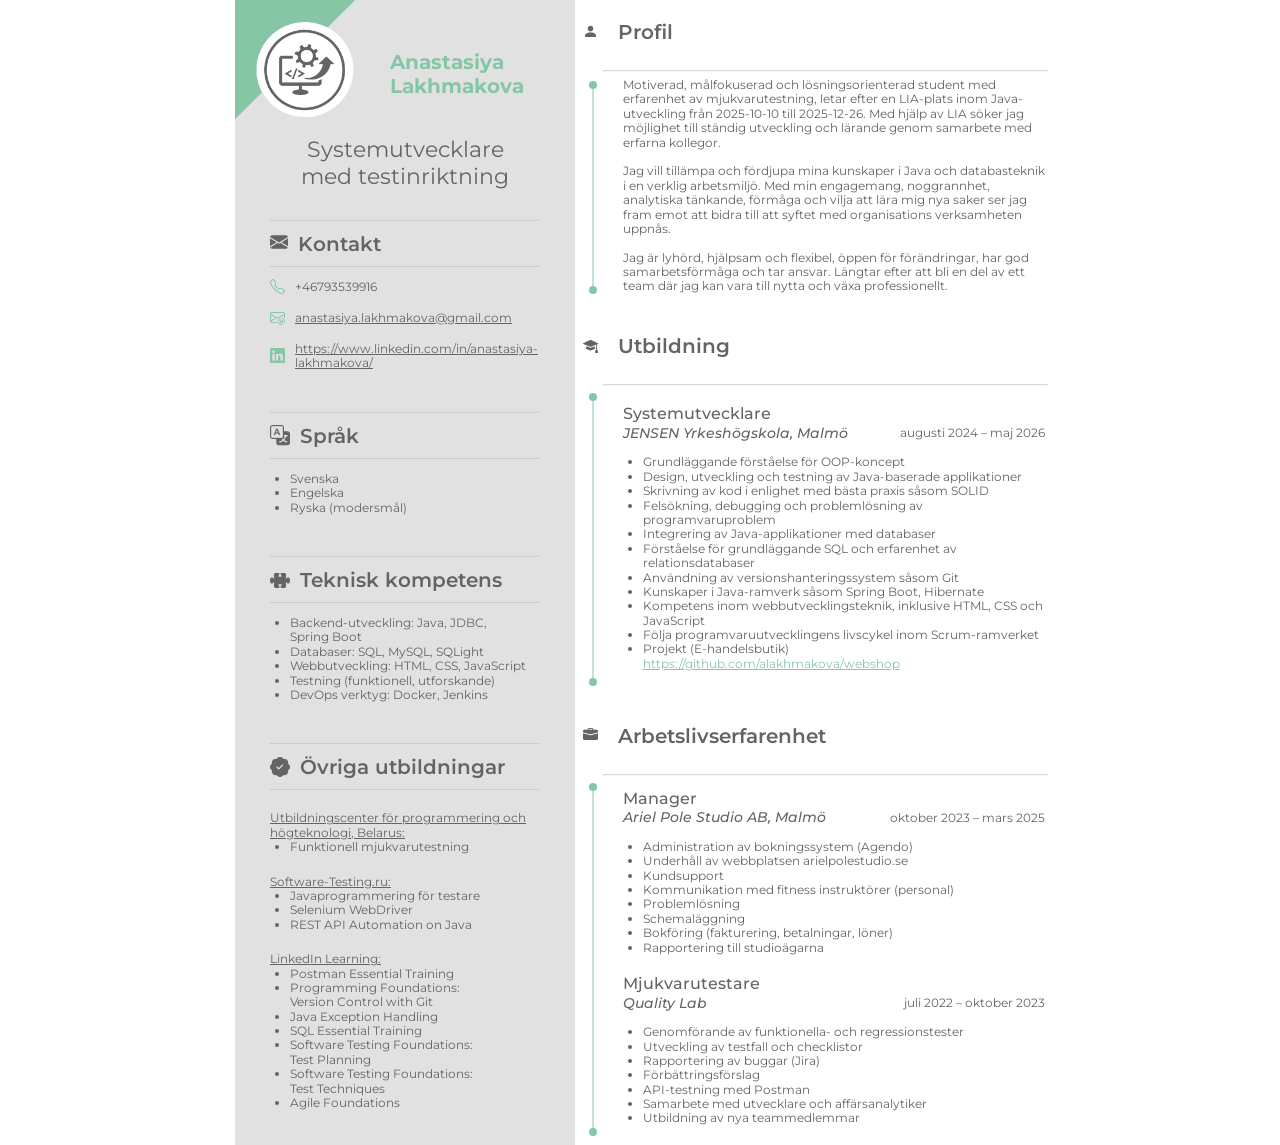
==== index.html @ 87f7dd61 "CV Anastasiya Lakhmakova Systemutvecklare med testinriktning" ====
<!DOCTYPE html>
<html lang="sv">
<head>
    <meta charset="UTF-8">
    <link rel="stylesheet" href="styles.css">
    <link rel="stylesheet" href="https://cdn.jsdelivr.net/npm/bootstrap-icons@1.11.3/font/bootstrap-icons.min.css">
    <script src="customElements.js" defer></script>
    <title>CV Anastasiya Lakhmakova</title>
    <link rel="preconnect" href="https://fonts.googleapis.com">
    <link rel="preconnect" href="https://fonts.gstatic.com" crossorigin>
    <link href="https://fonts.googleapis.com/css2?family=Montserrat:ital,wght@0,100..900;1,100..900&display=swap" rel="stylesheet">
</head>
<body>
    <!-- Comments -->
        <aside>
            <div class="header">
                <div class="name">
                    <img src="icons/computer.png" alt="Icon_computer">
                    <p class="headline name">Anastasiya<br>Lakhmakova</p>
                </div>
                <p class="role">Systemutvecklare<br>med testinriktning</p>
            </div>
            <div class="content">
                <div class="piece contacts">
                    <hr>
                    <div class="side-container-name">
                        <i class="bi bi-envelope-fill" style="font-size: 18px;"></i>
                        <p class="headline">Kontakt</p>
                    </div>
                    <hr>
                        <div class="contact">
                            <i class="bi bi-telephone"></i>
                            <p>+46793539916</p>
                        </div>
                        <div class="contact">
                            <i class="bi bi-envelope-at"></i>
                            <p></p><a href="mailto:anastasiya.lakhmakova@gmail.com" target="_blank" title="Skicka ett mejl till mig">anastasiya.lakhmakova@gmail.com</a></p>
                        </div>
                        <div class="contact">
                            <i class="bi bi-linkedin"></i>
                            <p><a href="https://www.linkedin.com/in/anastasiya-lakhmakova/" target="_blank" title="Få mer information om mig via LinkedIn">https://www.linkedin.com/in/anastasiya-lakhmakova/</a></p>
                        </div>
                </div>
                <div class="piece languages">
                    <hr>
                    <div class="side-container-name">
                        <i class="bi bi-translate"></i>
                        <p class="headline">Språk</p>
                    </div>
                    <hr>
                    <div class="list">
                        <ul>
                            <li>Svenska</li>
                            <li>Engelska</li>
                            <li>Ryska (modersmål)</li>
                          </ul>
                        </div>
                </div>
                <div class="piece skills">
                    <hr>
                    <div class="side-container-name">
                        <i class="bi bi-puzzle-fill"></i>
                        <p class="headline">Teknisk kompetens</p>
                    </div>
                    <hr>
                    <div class="list">
                        <ul>
                            <li>Backend-utveckling: Java, JDBC,<br>Spring Boot</li>
                            <li>Databaser: SQL, MySQL, SQLight</li>
                            <li>Webbutveckling: HTML, CSS, JavaScript</li>
                            <li>Testning (funktionell, utforskande)</li>
                            <li>DevOps verktyg: Docker, Jenkins</li>
                          </ul>
                        </div>
                </div>
                <div class="piece certifications">
                    <hr>
                    <div class="side-container-name">
                        <i class="bi bi-patch-check-fill"></i>
                        <p class="headline">Övriga utbildningar</p>
                    </div>
                    <hr>
                        <div class="certification-description">
                                <a href="https://www.it-academy.by/course/software-testing-engineer/st1-funktsionalnoe-testirovanie-po/" target="_blank" title="Kursinformation tillhandahålls på ryska">Utbildningscenter för programmering och högteknologi, Belarus:</a>
                                <ul>
                                <li>Funktionell mjukvarutestning</li>
                            </ul>
                        </div>
                        <div class="certification-description">
                                <a href="https://software-testing.ru/edu/" target="_blank" title="Kursinformation tillhandahålls på ryska">Software-Testing.ru:</a>
                                <ul>
                                <li>Javaprogrammering för testare</li>
                                <li>Selenium WebDriver</li>
                                <li>REST API Automation on Java</li>
                            </ul>
                        </div>
                        <div class="certification-description">
                                <a href="https://www.linkedin.com/in/anastasiya-lakhmakova/details/certifications/" target="_blank" title="Granska mina kurscertifikat">LinkedIn Learning:</a>
                                <ul>
                                <li>Postman Essential Training</li>
                                <li>Programming Foundations:<br>Version Control with Git</li>
                                <li>Java Exception Handling</li>
                                <li>SQL Essential Training</li>
                                <li>Software Testing Foundations:<br>Test Planning</li>
                                <li>Software Testing Foundations:<br>Test Techniques</li>
                                <li>Agile Foundations</li>
                            </ul>
                        </div>
                </div>
            </div>
        </aside>
        <main >
                <div class="profile">
                    <div class="main-container-name">
                        <i class="bi bi-person-fill"></i>
                        <p class="headline">Profil</p>
                    </div>
                    <hr>
                    <div class="description">
                        <vertical-line-with-circle-marker line-length="210"></vertical-line-with-circle-marker>
                        <p style="margin-top: 0;">
                            Motiverad, målfokuserad och lösningsorienterad student med erfarenhet av mjukvarutestning, letar efter en LIA-plats inom Java-utveckling från 2025-10-10 till 2025-12-26. Med hjälp av LIA söker jag möjlighet till ständig utveckling och lärande  genom samarbete med erfarna kollegor.<br><br>

                            Jag vill tillämpa och fördjupa mina kunskaper i Java och databasteknik i en verklig arbetsmiljö. Med min engagemang, noggrannhet, analytiska tänkande, förmåga och vilja att lära mig nya saker ser jag fram emot att bidra till att syftet med organisations verksamheten uppnås.<br><br>

                            Jag är lyhörd, hjälpsam och flexibel, öppen för förändringar, har god samarbetsförmåga och tar ansvar. Längtar efter att bli en del av ett team där jag kan vara till nytta och växa professionellt.
                        </p>
                    </div>
                </div>
                <div class="education">
                    <div class="main-container-name">
                        <i class="bi bi-mortarboard-fill"></i>
                        <p class="headline">Utbildning</p>
                    </div>
                    <hr>
                    <div class="description">
                        <vertical-line-with-circle-marker line-length="290"></vertical-line-with-circle-marker>
                        <div class="education-description">
                        <p class="profession">Systemutvecklare</p>
                        <div class="one-row">
                            <i class="organization">JENSEN Yrkeshögskola, Malmö</i>
                            <p class="date">augusti 2024 – maj 2026</p>
                        </div>
                        <ul>
                            <li>Grundläggande förståelse för OOP-koncept</li>
                            <li>Design, utveckling och testning av Java-baserade applikationer</li>
                            <li>Skrivning av kod i enlighet med bästa praxis såsom SOLID</li>
                            <li>Felsökning, debugging och problemlösning av programvaruproblem</li>
                            <li>Integrering av Java-applikationer med databaser</li>
                            <li>Förståelse för grundläggande SQL och erfarenhet av relationsdatabaser</li>
                            <li>Användning av versionshanteringssystem såsom Git</li>
                            <li>Kunskaper i Java-ramverk såsom Spring Boot, Hibernate</li>
                            <li>Kompetens inom webbutvecklingsteknik, inklusive HTML, CSS och JavaScript</li>
                            <li>Följa programvaruutvecklingens livscykel inom Scrum-ramverket</li>
                            <li>Projekt (E-handelsbutik)</li>
                            <span><a href="https://github.com/alakhmakova/webshop" target="_blank" title="Granska mitt projekt för kursen 'Programmering med Java, fortsättning'" style= "color: #86c6a7;">https://github.com/alakhmakova/webshop</a></span>
                          </ul>
                    </div>
                </div>
                </div>
                <div class="work-experience">
                    <div class="main-container-name">
                        <i class="bi bi-briefcase-fill"></i>
                        <p class="headline">Arbetslivserfarenhet</p>
                    </div>
                    <hr>
                    <div class="description">
                        <vertical-line-with-circle-marker line-length="350"></vertical-line-with-circle-marker>
                        <div class="work-experience-description">
                        <div class="place-of-work">
                        <p class="profession">Manager</p>
                        <div class="one-row">
                            <i class="organization">Ariel Pole Studio AB, Malmö</i>
                            <p class="date">oktober 2023 – mars 2025</p>
                        </div>
                        <ul>
                            <li>Administration av bokningssystem (Agendo)</li>
                            <li>Underhåll av webbplatsen arielpolestudio.se</li>
                            <li>Kundsupport</li>
                            <li>Kommunikation med fitness instruktörer (personal)</li>
                            <li>Problemlösning</li>
                            <li>Schemaläggning</li>
                            <li>Bokföring (fakturering, betalningar, löner)</li>
                            <li>Rapportering till studioägarna</li>
                          </ul>
                    </div>
                    <div class="place-of-work">
                        <p class="profession">Mjukvarutestare</p>
                        <div class="one-row">
                            <i class="organization">Quality Lab</i>
                            <p class="date">juli 2022 – oktober 2023</p>
                        </div>
                        <ul>
                            <li>Genomförande av funktionella- och regressionstester</li>
                            <li>Utveckling av testfall och checklistor</li>
                            <li>Rapportering av buggar (Jira)</li>
                            <li>Förbättringsförslag</li>
                            <li>API-testning med Postman</li>
                            <li>Samarbete med utvecklare och affärsanalytiker</li>
                            <li>Utbildning av nya teammedlemmar</li>
                        </ul>
                    </div>
                </div>
                </div>
                </div>
        </main>
</body>
</html>
---- styles.css ----
* {
    box-sizing: border-box;
  }
body {
    margin: 0 auto;
    display: flex; 
    align-items: stretch; 
    justify-content: space-between; /* Center the content horizontally */
    width: 810px;
    height: 1145px; 
    font-family: "Montserrat", sans-serif;
    font-size: 12px; /* Set the base font size */
    color: rgb(99, 100, 102);
    line-height: 1.2; /* Reduce line spacing */
    
}
/*Side part of the CV which contains name of the candidate, role to apply, contact info, languages, skills, certifications*/
aside {
    display: flex;
    flex-direction: column;
    justify-content: space-between; 
    background: rgb(226, 225, 225); 
    width: 340px; 
    height: 1145px;
    padding: 0; 
    margin: 0;
}
.header {
    display: flex; 
    flex-direction: column;
    justify-content: space-between; 
    height: 190px;
}
.name {
    display: flex; 
    margin: 0;
    padding: 0;
    justify-content: flex-start;
}
.name img {
    margin: 0; 
    padding: 0; 
    width: 120px; 
    height: 120px;
}
.name p {
    position: relative; 
    left: 35px; 
    margin-top: 50px;
    color: #86c6a7;
    font-weight: bold;
}
.role {
    text-align: center;
    font-size: 22px;
    margin : 0;
}
.content {
    /*margin: 0;
    padding-top: 20px;
    padding-left: 20px;*/
    height: 940px;
    display: flex;
    flex-direction: column;  
    justify-content: space-around; 
    align-items: center; 
}
.content hr {
    margin: 0;
    opacity: 0.3;
}
.side-container-name {
    display: flex; 
    align-items: center;
}
.bi {
    font-size: 20px;
}
.side-container-name p {
    margin-top: 10px;
    margin-bottom: 10px;
    margin-left: 10px;
}
.piece {
    width: 270px;
}
.contact {
    display: flex; 
    align-items: center;
    margin-left: 0; 
}
.contact .bi {
    font-size: 15px; 
    color: #86c6a7; 
}
.contact p {
    margin-left: 10px; 
}
.certification-description {
    margin: 20px 0;
}
.certification-description a{
    color: rgb(99, 100, 102);
}
/*Main part of the CV which contains Profile info, education, work experience*/
main {
    display: flex;
    height: 1145px;
    width: 460px; 
    flex-direction: column;  
    justify-content: space-between; 
    align-items: center;  
    margin: 0;
    padding: 0;
}
main hr {
    margin-left: 20px;
    opacity: 0.4;
}
.main-container-name {
    display: flex; 
    align-items: center;
}
.main-container-name i {
    margin-left: 0px; 
    font-size: 15px;
}
.main-container-name p {
    margin-left: 20px;
}

.one-row {
    display: flex; 
    align-items: center;
    height: 20px;
    width: 422px;
    justify-content: space-between;
}
.profession {
    font-size: 16px; 
    margin: 0;
    font-weight: 500; 
}
.organization {
    font-size: 14px;
    font-weight: 500; 
    font-style: italic; 
}
.description {
    display: flex; 
    align-items: center;
    width: 465px;
}
.vertical-line-with-circle-marker {
    margin: 10px 0;
}
  .certification-description ul {
    margin-top: 0;
  }

  .work-experience-description {
    display: flex;
    height: 363px;
    flex-direction: column;  
    justify-content: space-evenly;  
}
a {
    color: rgb(99, 100, 102); /* Set the color of links */
}
ul {
    margin-left: 20px;
    padding: 0;
  }
  .headline {
    font-size: 20px;
    color: rgb(99, 100, 102);
    font-weight: 600;
}
@media print {
    body {
        margin: 0 auto;
    }

    html, body {
        height: auto;
    }
}
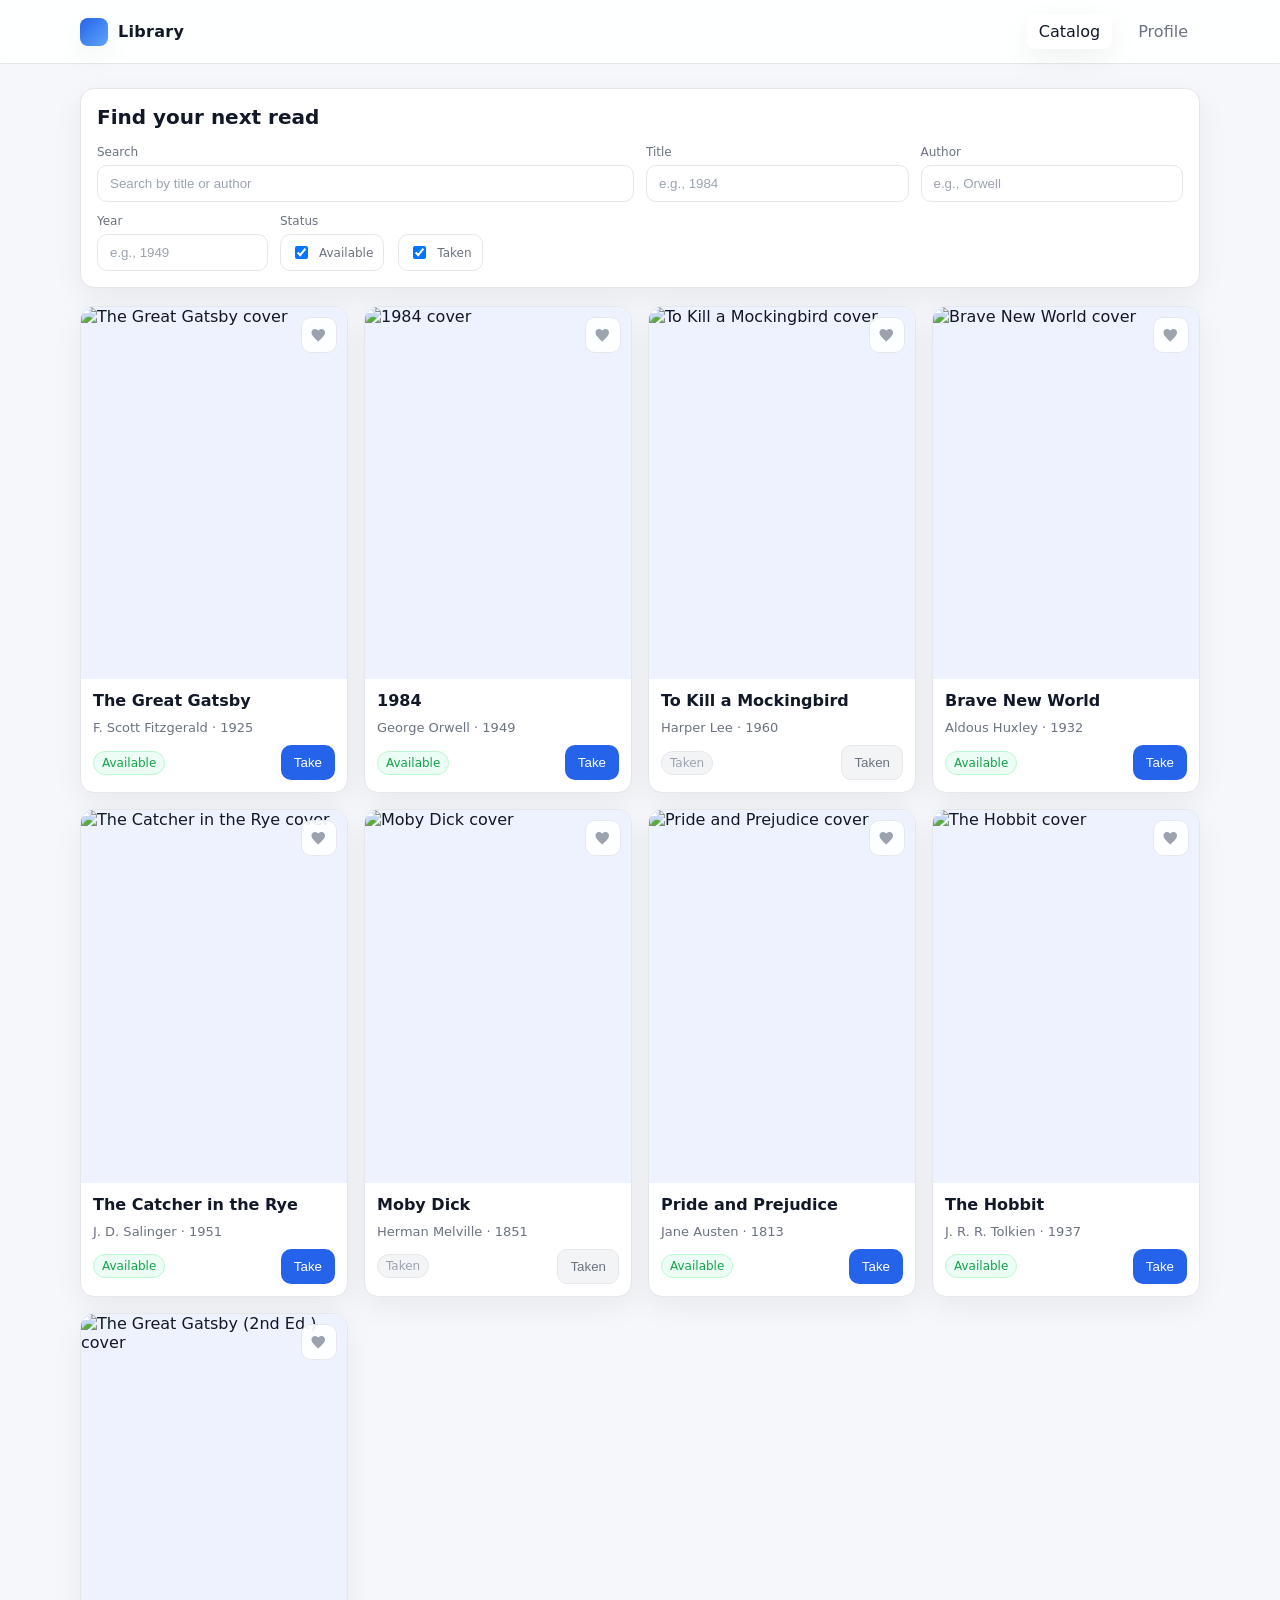
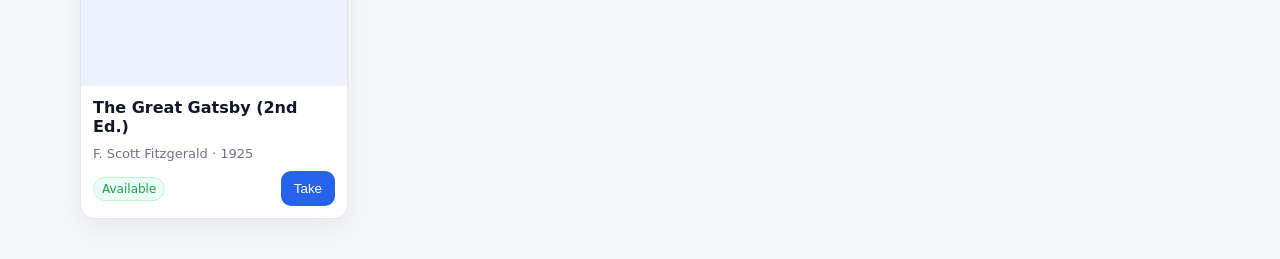
==== commit 68c56405: "Convert CV to library catalog web app with filtering and favorites Co-authored-by: anastasiya.lakhma" ====
--- a/index.html
+++ b/index.html
@@ -1,208 +1,211 @@
 <!DOCTYPE html>
-<html lang="sv">
+<html lang="en">
 <head>
-    <meta charset="UTF-8">
-    <link rel="stylesheet" href="styles.css">
-    <link rel="stylesheet" href="https://cdn.jsdelivr.net/npm/bootstrap-icons@1.11.3/font/bootstrap-icons.min.css">
-    <script src="customElements.js" defer></script>
-    <title>CV Anastasiya Lakhmakova</title>
-    <link rel="preconnect" href="https://fonts.googleapis.com">
-    <link rel="preconnect" href="https://fonts.gstatic.com" crossorigin>
-    <link href="https://fonts.googleapis.com/css2?family=Montserrat:ital,wght@0,100..900;1,100..900&display=swap" rel="stylesheet">
+  <meta charset="utf-8">
+  <meta name="viewport" content="width=device-width, initial-scale=1">
+  <title>Library · Catalog</title>
+  <link rel="stylesheet" href="styles.css">
 </head>
 <body>
-    <!-- Comments -->
-        <aside>
-            <div class="header">
-                <div class="name">
-                    <img src="icons/computer.png" alt="Icon_computer">
-                    <p class="headline name">Anastasiya<br>Lakhmakova</p>
-                </div>
-                <p class="role">Systemutvecklare<br>med testinriktning</p>
-            </div>
-            <div class="content">
-                <div class="piece contacts">
-                    <hr>
-                    <div class="side-container-name">
-                        <i class="bi bi-envelope-fill" style="font-size: 18px;"></i>
-                        <p class="headline">Kontakt</p>
-                    </div>
-                    <hr>
-                        <div class="contact">
-                            <i class="bi bi-telephone"></i>
-                            <p>+46793539916</p>
-                        </div>
-                        <div class="contact">
-                            <i class="bi bi-envelope-at"></i>
-                            <p></p><a href="mailto:anastasiya.lakhmakova@gmail.com" target="_blank" title="Skicka ett mejl till mig">anastasiya.lakhmakova@gmail.com</a></p>
-                        </div>
-                        <div class="contact">
-                            <i class="bi bi-linkedin"></i>
-                            <p><a href="https://www.linkedin.com/in/anastasiya-lakhmakova/" target="_blank" title="Få mer information om mig via LinkedIn">https://www.linkedin.com/in/anastasiya-lakhmakova/</a></p>
-                        </div>
-                </div>
-                <div class="piece languages">
-                    <hr>
-                    <div class="side-container-name">
-                        <i class="bi bi-translate"></i>
-                        <p class="headline">Språk</p>
-                    </div>
-                    <hr>
-                    <div class="list">
-                        <ul>
-                            <li>Svenska</li>
-                            <li>Engelska</li>
-                            <li>Ryska (modersmål)</li>
-                          </ul>
-                        </div>
-                </div>
-                <div class="piece skills">
-                    <hr>
-                    <div class="side-container-name">
-                        <i class="bi bi-puzzle-fill"></i>
-                        <p class="headline">Teknisk kompetens</p>
-                    </div>
-                    <hr>
-                    <div class="list">
-                        <ul>
-                            <li>Backend-utveckling: Java, JDBC,<br>Spring Boot</li>
-                            <li>Databaser: SQL, MySQL, SQLight</li>
-                            <li>Webbutveckling: HTML, CSS, JavaScript</li>
-                            <li>Testning (funktionell, utforskande)</li>
-                            <li>DevOps verktyg: Docker, Jenkins</li>
-                          </ul>
-                        </div>
-                </div>
-                <div class="piece certifications">
-                    <hr>
-                    <div class="side-container-name">
-                        <i class="bi bi-patch-check-fill"></i>
-                        <p class="headline">Övriga utbildningar</p>
-                    </div>
-                    <hr>
-                        <div class="certification-description">
-                                <a href="https://www.it-academy.by/course/software-testing-engineer/st1-funktsionalnoe-testirovanie-po/" target="_blank" title="Kursinformation tillhandahålls på ryska">Utbildningscenter för programmering och högteknologi, Belarus:</a>
-                                <ul>
-                                <li>Funktionell mjukvarutestning</li>
-                            </ul>
-                        </div>
-                        <div class="certification-description">
-                                <a href="https://software-testing.ru/edu/" target="_blank" title="Kursinformation tillhandahålls på ryska">Software-Testing.ru:</a>
-                                <ul>
-                                <li>Javaprogrammering för testare</li>
-                                <li>Selenium WebDriver</li>
-                                <li>REST API Automation on Java</li>
-                            </ul>
-                        </div>
-                        <div class="certification-description">
-                                <a href="https://www.linkedin.com/in/anastasiya-lakhmakova/details/certifications/" target="_blank" title="Granska mina kurscertifikat">LinkedIn Learning:</a>
-                                <ul>
-                                <li>Postman Essential Training</li>
-                                <li>Programming Foundations:<br>Version Control with Git</li>
-                                <li>Java Exception Handling</li>
-                                <li>SQL Essential Training</li>
-                                <li>Software Testing Foundations:<br>Test Planning</li>
-                                <li>Software Testing Foundations:<br>Test Techniques</li>
-                                <li>Agile Foundations</li>
-                            </ul>
-                        </div>
-                </div>
-            </div>
-        </aside>
-        <main >
-                <div class="profile">
-                    <div class="main-container-name">
-                        <i class="bi bi-person-fill"></i>
-                        <p class="headline">Profil</p>
-                    </div>
-                    <hr>
-                    <div class="description">
-                        <vertical-line-with-circle-marker line-length="210"></vertical-line-with-circle-marker>
-                        <p style="margin-top: 0;">
-                            Motiverad, målfokuserad och lösningsorienterad student med erfarenhet av mjukvarutestning, letar efter en LIA-plats inom Java-utveckling från 2025-10-10 till 2025-12-26. Med hjälp av LIA söker jag möjlighet till ständig utveckling och lärande  genom samarbete med erfarna kollegor.<br><br>
-
-                            Jag vill tillämpa och fördjupa mina kunskaper i Java och databasteknik i en verklig arbetsmiljö. Med min engagemang, noggrannhet, analytiska tänkande, förmåga och vilja att lära mig nya saker ser jag fram emot att bidra till att syftet med organisations verksamheten uppnås.<br><br>
-
-                            Jag är lyhörd, hjälpsam och flexibel, öppen för förändringar, har god samarbetsförmåga och tar ansvar. Längtar efter att bli en del av ett team där jag kan vara till nytta och växa professionellt.
-                        </p>
-                    </div>
-                </div>
-                <div class="education">
-                    <div class="main-container-name">
-                        <i class="bi bi-mortarboard-fill"></i>
-                        <p class="headline">Utbildning</p>
-                    </div>
-                    <hr>
-                    <div class="description">
-                        <vertical-line-with-circle-marker line-length="290"></vertical-line-with-circle-marker>
-                        <div class="education-description">
-                        <p class="profession">Systemutvecklare</p>
-                        <div class="one-row">
-                            <i class="organization">JENSEN Yrkeshögskola, Malmö</i>
-                            <p class="date">augusti 2024 – maj 2026</p>
-                        </div>
-                        <ul>
-                            <li>Grundläggande förståelse för OOP-koncept</li>
-                            <li>Design, utveckling och testning av Java-baserade applikationer</li>
-                            <li>Skrivning av kod i enlighet med bästa praxis såsom SOLID</li>
-                            <li>Felsökning, debugging och problemlösning av programvaruproblem</li>
-                            <li>Integrering av Java-applikationer med databaser</li>
-                            <li>Förståelse för grundläggande SQL och erfarenhet av relationsdatabaser</li>
-                            <li>Användning av versionshanteringssystem såsom Git</li>
-                            <li>Kunskaper i Java-ramverk såsom Spring Boot, Hibernate</li>
-                            <li>Kompetens inom webbutvecklingsteknik, inklusive HTML, CSS och JavaScript</li>
-                            <li>Följa programvaruutvecklingens livscykel inom Scrum-ramverket</li>
-                            <li>Projekt (E-handelsbutik)</li>
-                            <span><a href="https://github.com/alakhmakova/webshop" target="_blank" title="Granska mitt projekt för kursen 'Programmering med Java, fortsättning'" style= "color: #86c6a7;">https://github.com/alakhmakova/webshop</a></span>
-                          </ul>
-                    </div>
-                </div>
-                </div>
-                <div class="work-experience">
-                    <div class="main-container-name">
-                        <i class="bi bi-briefcase-fill"></i>
-                        <p class="headline">Arbetslivserfarenhet</p>
-                    </div>
-                    <hr>
-                    <div class="description">
-                        <vertical-line-with-circle-marker line-length="350"></vertical-line-with-circle-marker>
-                        <div class="work-experience-description">
-                        <div class="place-of-work">
-                        <p class="profession">Manager</p>
-                        <div class="one-row">
-                            <i class="organization">Ariel Pole Studio AB, Malmö</i>
-                            <p class="date">oktober 2023 – mars 2025</p>
-                        </div>
-                        <ul>
-                            <li>Administration av bokningssystem (Agendo)</li>
-                            <li>Underhåll av webbplatsen arielpolestudio.se</li>
-                            <li>Kundsupport</li>
-                            <li>Kommunikation med fitness instruktörer (personal)</li>
-                            <li>Problemlösning</li>
-                            <li>Schemaläggning</li>
-                            <li>Bokföring (fakturering, betalningar, löner)</li>
-                            <li>Rapportering till studioägarna</li>
-                          </ul>
-                    </div>
-                    <div class="place-of-work">
-                        <p class="profession">Mjukvarutestare</p>
-                        <div class="one-row">
-                            <i class="organization">Quality Lab</i>
-                            <p class="date">juli 2022 – oktober 2023</p>
-                        </div>
-                        <ul>
-                            <li>Genomförande av funktionella- och regressionstester</li>
-                            <li>Utveckling av testfall och checklistor</li>
-                            <li>Rapportering av buggar (Jira)</li>
-                            <li>Förbättringsförslag</li>
-                            <li>API-testning med Postman</li>
-                            <li>Samarbete med utvecklare och affärsanalytiker</li>
-                            <li>Utbildning av nya teammedlemmar</li>
-                        </ul>
-                    </div>
-                </div>
-                </div>
-                </div>
-        </main>
+  <header class="app-header">
+    <div class="app-header-inner container">
+      <div class="brand">
+        <span class="brand-mark"></span>
+        <span>Library</span>
+      </div>
+      <nav class="nav">
+        <a class="active" href="index.html">Catalog</a>
+        <a href="profile.html">Profile</a>
+      </nav>
+    </div>
+  </header>
+
+  <main class="container">
+    <section class="controls">
+      <h2 class="section-title">Find your next read</h2>
+      <div class="controls-grid">
+        <div class="field" style="grid-column: span 6;">
+          <label for="searchAll">Search</label>
+          <div class="input"><input id="searchAll" type="search" placeholder="Search by title or author"></div>
+        </div>
+        <div class="field" style="grid-column: span 3;">
+          <label for="filterTitle">Title</label>
+          <div class="input"><input id="filterTitle" type="text" placeholder="e.g., 1984"></div>
+        </div>
+        <div class="field" style="grid-column: span 3;">
+          <label for="filterAuthor">Author</label>
+          <div class="input"><input id="filterAuthor" type="text" placeholder="e.g., Orwell"></div>
+        </div>
+        <div class="field" style="grid-column: span 2;">
+          <label for="filterYear">Year</label>
+          <div class="input"><input id="filterYear" type="number" inputmode="numeric" min="0" placeholder="e.g., 1949"></div>
+        </div>
+        <div class="field" style="grid-column: span 4;">
+          <label>Status</label>
+          <div class="checkbox-row">
+            <label><input id="statusAvailable" type="checkbox" checked> <span>Available</span></label>
+            <label><input id="statusTaken" type="checkbox" checked> <span>Taken</span></label>
+          </div>
+        </div>
+      </div>
+    </section>
+
+    <section class="books-grid" id="booksGrid">
+      <article class="book-card" data-id="gatsby" data-title="The Great Gatsby" data-author="F. Scott Fitzgerald" data-year="1925" data-status="available">
+        <div class="cover">
+          <img class="ratio" src="https://picsum.photos/seed/gatsby/400/560" alt="The Great Gatsby cover">
+          <button class="favorite-button" aria-label="Add to favorites" title="Add to favorites">
+            <svg viewBox="0 0 24 24" fill="currentColor" aria-hidden="true"><path d="M12.001 21.35l-1.45-1.32C5.4 15.36 2 12.28 2 8.5 2 6.01 3.99 4 6.5 4c1.74 0 3.41.81 4.5 2.09C12.09 4.81 13.76 4 15.5 4 18.01 4 20 6.01 20 8.5c0 3.78-3.4 6.86-8.55 11.54l-1.449 1.31z"/></svg>
+          </button>
+        </div>
+        <div class="book-info">
+          <h3 class="book-title">The Great Gatsby</h3>
+          <p class="book-meta">F. Scott Fitzgerald · 1925</p>
+          <div class="actions">
+            <span class="badge available">Available</span>
+            <button class="button primary take-button">Take</button>
+          </div>
+        </div>
+      </article>
+
+      <article class="book-card" data-id="1984" data-title="1984" data-author="George Orwell" data-year="1949" data-status="available">
+        <div class="cover">
+          <img class="ratio" src="https://picsum.photos/seed/1984/400/560" alt="1984 cover">
+          <button class="favorite-button" aria-label="Add to favorites" title="Add to favorites">
+            <svg viewBox="0 0 24 24" fill="currentColor" aria-hidden="true"><path d="M12.001 21.35l-1.45-1.32C5.4 15.36 2 12.28 2 8.5 2 6.01 3.99 4 6.5 4c1.74 0 3.41.81 4.5 2.09C12.09 4.81 13.76 4 15.5 4 18.01 4 20 6.01 20 8.5c0 3.78-3.4 6.86-8.55 11.54l-1.449 1.31z"/></svg>
+          </button>
+        </div>
+        <div class="book-info">
+          <h3 class="book-title">1984</h3>
+          <p class="book-meta">George Orwell · 1949</p>
+          <div class="actions">
+            <span class="badge available">Available</span>
+            <button class="button primary take-button">Take</button>
+          </div>
+        </div>
+      </article>
+
+      <article class="book-card" data-id="mockingbird" data-title="To Kill a Mockingbird" data-author="Harper Lee" data-year="1960" data-status="taken">
+        <div class="cover">
+          <img class="ratio" src="https://picsum.photos/seed/mockingbird/400/560" alt="To Kill a Mockingbird cover">
+          <button class="favorite-button" aria-label="Add to favorites" title="Add to favorites">
+            <svg viewBox="0 0 24 24" fill="currentColor" aria-hidden="true"><path d="M12.001 21.35l-1.45-1.32C5.4 15.36 2 12.28 2 8.5 2 6.01 3.99 4 6.5 4c1.74 0 3.41.81 4.5 2.09C12.09 4.81 13.76 4 15.5 4 18.01 4 20 6.01 20 8.5c0 3.78-3.4 6.86-8.55 11.54l-1.449 1.31z"/></svg>
+          </button>
+        </div>
+        <div class="book-info">
+          <h3 class="book-title">To Kill a Mockingbird</h3>
+          <p class="book-meta">Harper Lee · 1960</p>
+          <div class="actions">
+            <span class="badge taken">Taken</span>
+            <button class="button gray take-button">Taken</button>
+          </div>
+        </div>
+      </article>
+
+      <article class="book-card" data-id="bravenew" data-title="Brave New World" data-author="Aldous Huxley" data-year="1932" data-status="available">
+        <div class="cover">
+          <img class="ratio" src="https://picsum.photos/seed/bravenew/400/560" alt="Brave New World cover">
+          <button class="favorite-button" aria-label="Add to favorites" title="Add to favorites">
+            <svg viewBox="0 0 24 24" fill="currentColor" aria-hidden="true"><path d="M12.001 21.35l-1.45-1.32C5.4 15.36 2 12.28 2 8.5 2 6.01 3.99 4 6.5 4c1.74 0 3.41.81 4.5 2.09C12.09 4.81 13.76 4 15.5 4 18.01 4 20 6.01 20 8.5c0 3.78-3.4 6.86-8.55 11.54l-1.449 1.31z"/></svg>
+          </button>
+        </div>
+        <div class="book-info">
+          <h3 class="book-title">Brave New World</h3>
+          <p class="book-meta">Aldous Huxley · 1932</p>
+          <div class="actions">
+            <span class="badge available">Available</span>
+            <button class="button primary take-button">Take</button>
+          </div>
+        </div>
+      </article>
+
+      <article class="book-card" data-id="catcher" data-title="The Catcher in the Rye" data-author="J. D. Salinger" data-year="1951" data-status="available">
+        <div class="cover">
+          <img class="ratio" src="https://picsum.photos/seed/catcher/400/560" alt="The Catcher in the Rye cover">
+          <button class="favorite-button" aria-label="Add to favorites" title="Add to favorites">
+            <svg viewBox="0 0 24 24" fill="currentColor" aria-hidden="true"><path d="M12.001 21.35l-1.45-1.32C5.4 15.36 2 12.28 2 8.5 2 6.01 3.99 4 6.5 4c1.74 0 3.41.81 4.5 2.09C12.09 4.81 13.76 4 15.5 4 18.01 4 20 6.01 20 8.5c0 3.78-3.4 6.86-8.55 11.54l-1.449 1.31z"/></svg>
+          </button>
+        </div>
+        <div class="book-info">
+          <h3 class="book-title">The Catcher in the Rye</h3>
+          <p class="book-meta">J. D. Salinger · 1951</p>
+          <div class="actions">
+            <span class="badge available">Available</span>
+            <button class="button primary take-button">Take</button>
+          </div>
+        </div>
+      </article>
+
+      <article class="book-card" data-id="mobydick" data-title="Moby Dick" data-author="Herman Melville" data-year="1851" data-status="taken">
+        <div class="cover">
+          <img class="ratio" src="https://picsum.photos/seed/mobydick/400/560" alt="Moby Dick cover">
+          <button class="favorite-button" aria-label="Add to favorites" title="Add to favorites">
+            <svg viewBox="0 0 24 24" fill="currentColor" aria-hidden="true"><path d="M12.001 21.35l-1.45-1.32C5.4 15.36 2 12.28 2 8.5 2 6.01 3.99 4 6.5 4c1.74 0 3.41.81 4.5 2.09C12.09 4.81 13.76 4 15.5 4 18.01 4 20 6.01 20 8.5c0 3.78-3.4 6.86-8.55 11.54l-1.449 1.31z"/></svg>
+          </button>
+        </div>
+        <div class="book-info">
+          <h3 class="book-title">Moby Dick</h3>
+          <p class="book-meta">Herman Melville · 1851</p>
+          <div class="actions">
+            <span class="badge taken">Taken</span>
+            <button class="button gray take-button">Taken</button>
+          </div>
+        </div>
+      </article>
+
+      <article class="book-card" data-id="pride" data-title="Pride and Prejudice" data-author="Jane Austen" data-year="1813" data-status="available">
+        <div class="cover">
+          <img class="ratio" src="https://picsum.photos/seed/pride/400/560" alt="Pride and Prejudice cover">
+          <button class="favorite-button" aria-label="Add to favorites" title="Add to favorites">
+            <svg viewBox="0 0 24 24" fill="currentColor" aria-hidden="true"><path d="M12.001 21.35l-1.45-1.32C5.4 15.36 2 12.28 2 8.5 2 6.01 3.99 4 6.5 4c1.74 0 3.41.81 4.5 2.09C12.09 4.81 13.76 4 15.5 4 18.01 4 20 6.01 20 8.5c0 3.78-3.4 6.86-8.55 11.54l-1.449 1.31z"/></svg>
+          </button>
+        </div>
+        <div class="book-info">
+          <h3 class="book-title">Pride and Prejudice</h3>
+          <p class="book-meta">Jane Austen · 1813</p>
+          <div class="actions">
+            <span class="badge available">Available</span>
+            <button class="button primary take-button">Take</button>
+          </div>
+        </div>
+      </article>
+
+      <article class="book-card" data-id="hobbit" data-title="The Hobbit" data-author="J. R. R. Tolkien" data-year="1937" data-status="available">
+        <div class="cover">
+          <img class="ratio" src="https://picsum.photos/seed/hobbit/400/560" alt="The Hobbit cover">
+          <button class="favorite-button" aria-label="Add to favorites" title="Add to favorites">
+            <svg viewBox="0 0 24 24" fill="currentColor" aria-hidden="true"><path d="M12.001 21.35l-1.45-1.32C5.4 15.36 2 12.28 2 8.5 2 6.01 3.99 4 6.5 4c1.74 0 3.41.81 4.5 2.09C12.09 4.81 13.76 4 15.5 4 18.01 4 20 6.01 20 8.5c0 3.78-3.4 6.86-8.55 11.54l-1.449 1.31z"/></svg>
+          </button>
+        </div>
+        <div class="book-info">
+          <h3 class="book-title">The Hobbit</h3>
+          <p class="book-meta">J. R. R. Tolkien · 1937</p>
+          <div class="actions">
+            <span class="badge available">Available</span>
+            <button class="button primary take-button">Take</button>
+          </div>
+        </div>
+      </article>
+
+      <article class="book-card" data-id="gatsby2" data-title="The Great Gatsby (2nd Ed.)" data-author="F. Scott Fitzgerald" data-year="1925" data-status="available">
+        <div class="cover">
+          <img class="ratio" src="https://picsum.photos/seed/gatsby2/400/560" alt="The Great Gatsby (2nd Ed.) cover">
+          <button class="favorite-button" aria-label="Add to favorites" title="Add to favorites">
+            <svg viewBox="0 0 24 24" fill="currentColor" aria-hidden="true"><path d="M12.001 21.35l-1.45-1.32C5.4 15.36 2 12.28 2 8.5 2 6.01 3.99 4 6.5 4c1.74 0 3.41.81 4.5 2.09C12.09 4.81 13.76 4 15.5 4 18.01 4 20 6.01 20 8.5c0 3.78-3.4 6.86-8.55 11.54l-1.449 1.31z"/></svg>
+          </button>
+        </div>
+        <div class="book-info">
+          <h3 class="book-title">The Great Gatsby (2nd Ed.)</h3>
+          <p class="book-meta">F. Scott Fitzgerald · 1925</p>
+          <div class="actions">
+            <span class="badge available">Available</span>
+            <button class="button primary take-button">Take</button>
+          </div>
+        </div>
+      </article>
+    </section>
+  </main>
+
+  <script src="script.js" defer></script>
 </body>
 </html>
--- a/styles.css
+++ b/styles.css
@@ -1,187 +1,349 @@
+/* Design system */
+:root {
+  --bg: #f6f7fb;
+  --surface: #ffffff;
+  --text: #111827;
+  --muted: #6b7280;
+  --border: #e5e7eb;
+  --accent: #2563eb;
+  --accent-600: #1d4ed8;
+  --success: #16a34a;
+  --warning: #f59e0b;
+  --danger: #ef4444;
+  --shadow: 0 10px 30px rgba(0, 0, 0, 0.06);
+}
+
 * {
-    box-sizing: border-box;
-  }
+  box-sizing: border-box;
+}
+
+html, body {
+  height: 100%;
+}
+
 body {
-    margin: 0 auto;
-    display: flex; 
-    align-items: stretch; 
-    justify-content: space-between; /* Center the content horizontally */
-    width: 810px;
-    height: 1145px; 
-    font-family: "Montserrat", sans-serif;
-    font-size: 12px; /* Set the base font size */
-    color: rgb(99, 100, 102);
-    line-height: 1.2; /* Reduce line spacing */
-    
-}
-/*Side part of the CV which contains name of the candidate, role to apply, contact info, languages, skills, certifications*/
-aside {
-    display: flex;
-    flex-direction: column;
-    justify-content: space-between; 
-    background: rgb(226, 225, 225); 
-    width: 340px; 
-    height: 1145px;
-    padding: 0; 
-    margin: 0;
-}
-.header {
-    display: flex; 
-    flex-direction: column;
-    justify-content: space-between; 
-    height: 190px;
-}
-.name {
-    display: flex; 
-    margin: 0;
-    padding: 0;
-    justify-content: flex-start;
-}
-.name img {
-    margin: 0; 
-    padding: 0; 
-    width: 120px; 
-    height: 120px;
-}
-.name p {
-    position: relative; 
-    left: 35px; 
-    margin-top: 50px;
-    color: #86c6a7;
-    font-weight: bold;
-}
-.role {
-    text-align: center;
-    font-size: 22px;
-    margin : 0;
-}
-.content {
-    /*margin: 0;
-    padding-top: 20px;
-    padding-left: 20px;*/
-    height: 940px;
-    display: flex;
-    flex-direction: column;  
-    justify-content: space-around; 
-    align-items: center; 
-}
-.content hr {
-    margin: 0;
-    opacity: 0.3;
-}
-.side-container-name {
-    display: flex; 
-    align-items: center;
-}
-.bi {
-    font-size: 20px;
-}
-.side-container-name p {
-    margin-top: 10px;
-    margin-bottom: 10px;
-    margin-left: 10px;
-}
-.piece {
-    width: 270px;
-}
-.contact {
-    display: flex; 
-    align-items: center;
-    margin-left: 0; 
-}
-.contact .bi {
-    font-size: 15px; 
-    color: #86c6a7; 
-}
-.contact p {
-    margin-left: 10px; 
-}
-.certification-description {
-    margin: 20px 0;
-}
-.certification-description a{
-    color: rgb(99, 100, 102);
-}
-/*Main part of the CV which contains Profile info, education, work experience*/
+  margin: 0;
+  font-family: ui-sans-serif, system-ui, -apple-system, Segoe UI, Roboto, Helvetica, Arial, "Apple Color Emoji", "Segoe UI Emoji";
+  color: var(--text);
+  background: var(--bg);
+  -webkit-font-smoothing: antialiased;
+  -moz-osx-font-smoothing: grayscale;
+}
+
+img {
+  display: block;
+  max-width: 100%;
+}
+
+a {
+  color: inherit;
+  text-decoration: none;
+}
+
+.container {
+  width: min(1120px, 100% - 32px);
+  margin: 0 auto;
+}
+
+/* Header */
+.app-header {
+  position: sticky;
+  top: 0;
+  z-index: 10;
+  background: rgba(255,255,255,0.9);
+  backdrop-filter: saturate(180%) blur(8px);
+  border-bottom: 1px solid var(--border);
+}
+
+.app-header-inner {
+  display: flex;
+  align-items: center;
+  justify-content: space-between;
+  padding: 14px 0;
+}
+
+.brand {
+  display: inline-flex;
+  align-items: center;
+  gap: 10px;
+  font-weight: 700;
+  letter-spacing: 0.3px;
+}
+
+.brand-mark {
+  width: 28px;
+  height: 28px;
+  border-radius: 8px;
+  background: linear-gradient(135deg, var(--accent), #60a5fa);
+  box-shadow: var(--shadow);
+}
+
+.nav {
+  display: inline-flex;
+  gap: 14px;
+}
+
+.nav a {
+  padding: 8px 12px;
+  border-radius: 8px;
+  color: var(--muted);
+}
+
+.nav a.active,
+.nav a:hover {
+  background: var(--surface);
+  color: var(--text);
+  box-shadow: var(--shadow);
+}
+
 main {
-    display: flex;
-    height: 1145px;
-    width: 460px; 
-    flex-direction: column;  
-    justify-content: space-between; 
-    align-items: center;  
-    margin: 0;
-    padding: 0;
-}
-main hr {
-    margin-left: 20px;
-    opacity: 0.4;
-}
-.main-container-name {
-    display: flex; 
-    align-items: center;
-}
-.main-container-name i {
-    margin-left: 0px; 
-    font-size: 15px;
-}
-.main-container-name p {
-    margin-left: 20px;
-}
-
-.one-row {
-    display: flex; 
-    align-items: center;
-    height: 20px;
-    width: 422px;
-    justify-content: space-between;
-}
-.profession {
-    font-size: 16px; 
-    margin: 0;
-    font-weight: 500; 
-}
-.organization {
-    font-size: 14px;
-    font-weight: 500; 
-    font-style: italic; 
-}
-.description {
-    display: flex; 
-    align-items: center;
-    width: 465px;
-}
-.vertical-line-with-circle-marker {
-    margin: 10px 0;
-}
-  .certification-description ul {
-    margin-top: 0;
-  }
-
-  .work-experience-description {
-    display: flex;
-    height: 363px;
-    flex-direction: column;  
-    justify-content: space-evenly;  
-}
-a {
-    color: rgb(99, 100, 102); /* Set the color of links */
-}
-ul {
-    margin-left: 20px;
-    padding: 0;
-  }
-  .headline {
-    font-size: 20px;
-    color: rgb(99, 100, 102);
-    font-weight: 600;
-}
-@media print {
-    body {
-        margin: 0 auto;
-    }
-
-    html, body {
-        height: auto;
-    }
+  padding: 24px 0 40px;
+}
+
+.section-title {
+  margin: 0 0 16px 0;
+  font-size: 20px;
+}
+
+/* Controls / Filters */
+.controls {
+  background: var(--surface);
+  border: 1px solid var(--border);
+  border-radius: 14px;
+  padding: 16px;
+  box-shadow: var(--shadow);
+}
+
+.controls-grid {
+  display: grid;
+  grid-template-columns: repeat(12, 1fr);
+  gap: 12px;
+}
+
+.field {
+  display: flex;
+  flex-direction: column;
+  gap: 6px;
+}
+
+.field label {
+  font-size: 12px;
+  color: var(--muted);
+}
+
+.input, .checkbox {
+  display: inline-flex;
+}
+
+.input input[type="text"],
+.input input[type="search"],
+.input input[type="number"],
+.input input[type="email"],
+.input input[type="password"] {
+  width: 100%;
+  padding: 10px 12px;
+  border: 1px solid var(--border);
+  border-radius: 10px;
+  background: #fff;
+  color: var(--text);
+  outline: none;
+}
+
+.input input::placeholder {
+  color: #9ca3af;
+}
+
+.checkbox-row {
+  display: inline-flex;
+  gap: 14px;
+  align-items: center;
+}
+
+.checkbox-row label {
+  display: inline-flex;
+  gap: 8px;
+  align-items: center;
+  padding: 8px 10px;
+  border: 1px solid var(--border);
+  border-radius: 10px;
+  background: #fff;
+}
+
+/* Books grid */
+.books-grid {
+  margin-top: 18px;
+  display: grid;
+  grid-template-columns: repeat(auto-fill, minmax(220px, 1fr));
+  gap: 16px;
+}
+
+.book-card {
+  background: var(--surface);
+  border: 1px solid var(--border);
+  border-radius: 14px;
+  overflow: hidden;
+  box-shadow: var(--shadow);
+  display: flex;
+  flex-direction: column;
+}
+
+.book-card .cover {
+  position: relative;
+  background: #eef2ff;
+}
+
+.book-card .cover .ratio {
+  width: 100%;
+  aspect-ratio: 10 / 14;
+  object-fit: cover;
+}
+
+.favorite-button {
+  position: absolute;
+  top: 10px;
+  right: 10px;
+  width: 36px;
+  height: 36px;
+  border-radius: 10px;
+  border: 1px solid var(--border);
+  background: rgba(255,255,255,0.9);
+  display: inline-grid;
+  place-items: center;
+  cursor: pointer;
+}
+
+.favorite-button svg {
+  width: 18px;
+  height: 18px;
+  color: #9ca3af;
+}
+
+.favorite-button.is-active svg {
+  color: var(--accent);
+}
+
+.book-info {
+  padding: 12px;
+  display: flex;
+  flex-direction: column;
+  gap: 10px;
+}
+
+.book-title {
+  margin: 0;
+  font-size: 16px;
+}
+
+.book-meta {
+  margin: 0;
+  color: var(--muted);
+  font-size: 13px;
+}
+
+.actions {
+  display: flex;
+  align-items: center;
+  justify-content: space-between;
+  gap: 10px;
+}
+
+.button {
+  appearance: none;
+  border: 1px solid var(--border);
+  background: #fff;
+  color: var(--text);
+  padding: 9px 12px;
+  border-radius: 10px;
+  cursor: pointer;
+}
+
+.button.primary {
+  border-color: transparent;
+  background: var(--accent);
+  color: #fff;
+}
+
+.button.gray {
+  border-color: var(--border);
+  background: #f3f4f6;
+  color: #111827;
+}
+
+.take-button.is-taken {
+  background: #f3f4f6;
+  color: #6b7280;
+  border-color: var(--border);
+}
+
+.badge {
+  padding: 4px 8px;
+  font-size: 12px;
+  border-radius: 999px;
+  border: 1px solid var(--border);
+  color: var(--muted);
+}
+
+.badge.available { color: var(--success); border-color: #bbf7d0; background: #ecfdf5; }
+.badge.taken { color: #9ca3af; background: #f3f4f6; }
+
+.hidden {
+  display: none !important;
+}
+
+/* Profile */
+.card {
+  background: var(--surface);
+  border: 1px solid var(--border);
+  border-radius: 14px;
+  box-shadow: var(--shadow);
+}
+
+.card-body {
+  padding: 16px;
+}
+
+.form-grid {
+  display: grid;
+  grid-template-columns: repeat(12, 1fr);
+  gap: 12px;
+}
+
+.book-list {
+  display: grid;
+  grid-template-columns: 1fr;
+  gap: 10px;
+}
+
+.book-row {
+  display: grid;
+  grid-template-columns: 44px 1fr auto;
+  gap: 12px;
+  align-items: center;
+  padding: 10px;
+  border: 1px solid var(--border);
+  border-radius: 12px;
+  background: #fff;
+}
+
+.book-row img {
+  width: 44px;
+  height: 60px;
+  object-fit: cover;
+  border-radius: 8px;
+}
+
+.row-title {
+  margin: 0;
+  font-size: 14px;
+}
+
+.row-meta {
+  margin: 2px 0 0;
+  font-size: 12px;
+  color: var(--muted);
+}
+
+@media (max-width: 720px) {
+  .controls-grid { grid-template-columns: 1fr; }
+  .form-grid { grid-template-columns: 1fr; }
 }
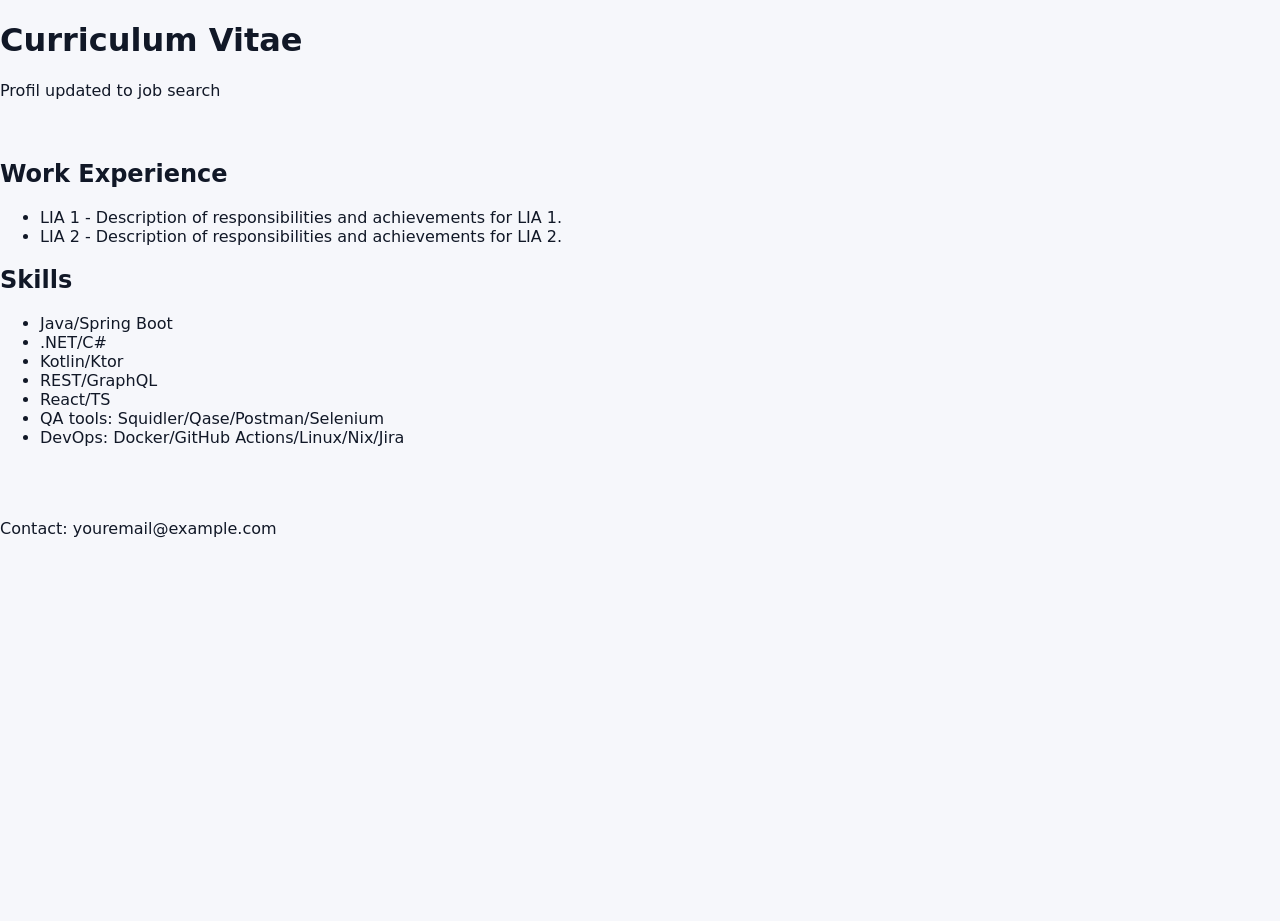
==== commit d353e636: "Updated index.html with refreshed CV content." ====
--- a/index.html
+++ b/index.html
@@ -1,211 +1,36 @@
 <!DOCTYPE html>
 <html lang="en">
 <head>
-  <meta charset="utf-8">
-  <meta name="viewport" content="width=device-width, initial-scale=1">
-  <title>Library · Catalog</title>
-  <link rel="stylesheet" href="styles.css">
+    <meta charset="UTF-8">
+    <meta name="viewport" content="width=device-width, initial-scale=1.0">
+    <title>CV</title>
+    <link rel="stylesheet" href="styles.css">
 </head>
 <body>
-  <header class="app-header">
-    <div class="app-header-inner container">
-      <div class="brand">
-        <span class="brand-mark"></span>
-        <span>Library</span>
-      </div>
-      <nav class="nav">
-        <a class="active" href="index.html">Catalog</a>
-        <a href="profile.html">Profile</a>
-      </nav>
-    </div>
-  </header>
-
-  <main class="container">
-    <section class="controls">
-      <h2 class="section-title">Find your next read</h2>
-      <div class="controls-grid">
-        <div class="field" style="grid-column: span 6;">
-          <label for="searchAll">Search</label>
-          <div class="input"><input id="searchAll" type="search" placeholder="Search by title or author"></div>
-        </div>
-        <div class="field" style="grid-column: span 3;">
-          <label for="filterTitle">Title</label>
-          <div class="input"><input id="filterTitle" type="text" placeholder="e.g., 1984"></div>
-        </div>
-        <div class="field" style="grid-column: span 3;">
-          <label for="filterAuthor">Author</label>
-          <div class="input"><input id="filterAuthor" type="text" placeholder="e.g., Orwell"></div>
-        </div>
-        <div class="field" style="grid-column: span 2;">
-          <label for="filterYear">Year</label>
-          <div class="input"><input id="filterYear" type="number" inputmode="numeric" min="0" placeholder="e.g., 1949"></div>
-        </div>
-        <div class="field" style="grid-column: span 4;">
-          <label>Status</label>
-          <div class="checkbox-row">
-            <label><input id="statusAvailable" type="checkbox" checked> <span>Available</span></label>
-            <label><input id="statusTaken" type="checkbox" checked> <span>Taken</span></label>
-          </div>
-        </div>
-      </div>
-    </section>
-
-    <section class="books-grid" id="booksGrid">
-      <article class="book-card" data-id="gatsby" data-title="The Great Gatsby" data-author="F. Scott Fitzgerald" data-year="1925" data-status="available">
-        <div class="cover">
-          <img class="ratio" src="https://picsum.photos/seed/gatsby/400/560" alt="The Great Gatsby cover">
-          <button class="favorite-button" aria-label="Add to favorites" title="Add to favorites">
-            <svg viewBox="0 0 24 24" fill="currentColor" aria-hidden="true"><path d="M12.001 21.35l-1.45-1.32C5.4 15.36 2 12.28 2 8.5 2 6.01 3.99 4 6.5 4c1.74 0 3.41.81 4.5 2.09C12.09 4.81 13.76 4 15.5 4 18.01 4 20 6.01 20 8.5c0 3.78-3.4 6.86-8.55 11.54l-1.449 1.31z"/></svg>
-          </button>
-        </div>
-        <div class="book-info">
-          <h3 class="book-title">The Great Gatsby</h3>
-          <p class="book-meta">F. Scott Fitzgerald · 1925</p>
-          <div class="actions">
-            <span class="badge available">Available</span>
-            <button class="button primary take-button">Take</button>
-          </div>
-        </div>
-      </article>
-
-      <article class="book-card" data-id="1984" data-title="1984" data-author="George Orwell" data-year="1949" data-status="available">
-        <div class="cover">
-          <img class="ratio" src="https://picsum.photos/seed/1984/400/560" alt="1984 cover">
-          <button class="favorite-button" aria-label="Add to favorites" title="Add to favorites">
-            <svg viewBox="0 0 24 24" fill="currentColor" aria-hidden="true"><path d="M12.001 21.35l-1.45-1.32C5.4 15.36 2 12.28 2 8.5 2 6.01 3.99 4 6.5 4c1.74 0 3.41.81 4.5 2.09C12.09 4.81 13.76 4 15.5 4 18.01 4 20 6.01 20 8.5c0 3.78-3.4 6.86-8.55 11.54l-1.449 1.31z"/></svg>
-          </button>
-        </div>
-        <div class="book-info">
-          <h3 class="book-title">1984</h3>
-          <p class="book-meta">George Orwell · 1949</p>
-          <div class="actions">
-            <span class="badge available">Available</span>
-            <button class="button primary take-button">Take</button>
-          </div>
-        </div>
-      </article>
-
-      <article class="book-card" data-id="mockingbird" data-title="To Kill a Mockingbird" data-author="Harper Lee" data-year="1960" data-status="taken">
-        <div class="cover">
-          <img class="ratio" src="https://picsum.photos/seed/mockingbird/400/560" alt="To Kill a Mockingbird cover">
-          <button class="favorite-button" aria-label="Add to favorites" title="Add to favorites">
-            <svg viewBox="0 0 24 24" fill="currentColor" aria-hidden="true"><path d="M12.001 21.35l-1.45-1.32C5.4 15.36 2 12.28 2 8.5 2 6.01 3.99 4 6.5 4c1.74 0 3.41.81 4.5 2.09C12.09 4.81 13.76 4 15.5 4 18.01 4 20 6.01 20 8.5c0 3.78-3.4 6.86-8.55 11.54l-1.449 1.31z"/></svg>
-          </button>
-        </div>
-        <div class="book-info">
-          <h3 class="book-title">To Kill a Mockingbird</h3>
-          <p class="book-meta">Harper Lee · 1960</p>
-          <div class="actions">
-            <span class="badge taken">Taken</span>
-            <button class="button gray take-button">Taken</button>
-          </div>
-        </div>
-      </article>
-
-      <article class="book-card" data-id="bravenew" data-title="Brave New World" data-author="Aldous Huxley" data-year="1932" data-status="available">
-        <div class="cover">
-          <img class="ratio" src="https://picsum.photos/seed/bravenew/400/560" alt="Brave New World cover">
-          <button class="favorite-button" aria-label="Add to favorites" title="Add to favorites">
-            <svg viewBox="0 0 24 24" fill="currentColor" aria-hidden="true"><path d="M12.001 21.35l-1.45-1.32C5.4 15.36 2 12.28 2 8.5 2 6.01 3.99 4 6.5 4c1.74 0 3.41.81 4.5 2.09C12.09 4.81 13.76 4 15.5 4 18.01 4 20 6.01 20 8.5c0 3.78-3.4 6.86-8.55 11.54l-1.449 1.31z"/></svg>
-          </button>
-        </div>
-        <div class="book-info">
-          <h3 class="book-title">Brave New World</h3>
-          <p class="book-meta">Aldous Huxley · 1932</p>
-          <div class="actions">
-            <span class="badge available">Available</span>
-            <button class="button primary take-button">Take</button>
-          </div>
-        </div>
-      </article>
-
-      <article class="book-card" data-id="catcher" data-title="The Catcher in the Rye" data-author="J. D. Salinger" data-year="1951" data-status="available">
-        <div class="cover">
-          <img class="ratio" src="https://picsum.photos/seed/catcher/400/560" alt="The Catcher in the Rye cover">
-          <button class="favorite-button" aria-label="Add to favorites" title="Add to favorites">
-            <svg viewBox="0 0 24 24" fill="currentColor" aria-hidden="true"><path d="M12.001 21.35l-1.45-1.32C5.4 15.36 2 12.28 2 8.5 2 6.01 3.99 4 6.5 4c1.74 0 3.41.81 4.5 2.09C12.09 4.81 13.76 4 15.5 4 18.01 4 20 6.01 20 8.5c0 3.78-3.4 6.86-8.55 11.54l-1.449 1.31z"/></svg>
-          </button>
-        </div>
-        <div class="book-info">
-          <h3 class="book-title">The Catcher in the Rye</h3>
-          <p class="book-meta">J. D. Salinger · 1951</p>
-          <div class="actions">
-            <span class="badge available">Available</span>
-            <button class="button primary take-button">Take</button>
-          </div>
-        </div>
-      </article>
-
-      <article class="book-card" data-id="mobydick" data-title="Moby Dick" data-author="Herman Melville" data-year="1851" data-status="taken">
-        <div class="cover">
-          <img class="ratio" src="https://picsum.photos/seed/mobydick/400/560" alt="Moby Dick cover">
-          <button class="favorite-button" aria-label="Add to favorites" title="Add to favorites">
-            <svg viewBox="0 0 24 24" fill="currentColor" aria-hidden="true"><path d="M12.001 21.35l-1.45-1.32C5.4 15.36 2 12.28 2 8.5 2 6.01 3.99 4 6.5 4c1.74 0 3.41.81 4.5 2.09C12.09 4.81 13.76 4 15.5 4 18.01 4 20 6.01 20 8.5c0 3.78-3.4 6.86-8.55 11.54l-1.449 1.31z"/></svg>
-          </button>
-        </div>
-        <div class="book-info">
-          <h3 class="book-title">Moby Dick</h3>
-          <p class="book-meta">Herman Melville · 1851</p>
-          <div class="actions">
-            <span class="badge taken">Taken</span>
-            <button class="button gray take-button">Taken</button>
-          </div>
-        </div>
-      </article>
-
-      <article class="book-card" data-id="pride" data-title="Pride and Prejudice" data-author="Jane Austen" data-year="1813" data-status="available">
-        <div class="cover">
-          <img class="ratio" src="https://picsum.photos/seed/pride/400/560" alt="Pride and Prejudice cover">
-          <button class="favorite-button" aria-label="Add to favorites" title="Add to favorites">
-            <svg viewBox="0 0 24 24" fill="currentColor" aria-hidden="true"><path d="M12.001 21.35l-1.45-1.32C5.4 15.36 2 12.28 2 8.5 2 6.01 3.99 4 6.5 4c1.74 0 3.41.81 4.5 2.09C12.09 4.81 13.76 4 15.5 4 18.01 4 20 6.01 20 8.5c0 3.78-3.4 6.86-8.55 11.54l-1.449 1.31z"/></svg>
-          </button>
-        </div>
-        <div class="book-info">
-          <h3 class="book-title">Pride and Prejudice</h3>
-          <p class="book-meta">Jane Austen · 1813</p>
-          <div class="actions">
-            <span class="badge available">Available</span>
-            <button class="button primary take-button">Take</button>
-          </div>
-        </div>
-      </article>
-
-      <article class="book-card" data-id="hobbit" data-title="The Hobbit" data-author="J. R. R. Tolkien" data-year="1937" data-status="available">
-        <div class="cover">
-          <img class="ratio" src="https://picsum.photos/seed/hobbit/400/560" alt="The Hobbit cover">
-          <button class="favorite-button" aria-label="Add to favorites" title="Add to favorites">
-            <svg viewBox="0 0 24 24" fill="currentColor" aria-hidden="true"><path d="M12.001 21.35l-1.45-1.32C5.4 15.36 2 12.28 2 8.5 2 6.01 3.99 4 6.5 4c1.74 0 3.41.81 4.5 2.09C12.09 4.81 13.76 4 15.5 4 18.01 4 20 6.01 20 8.5c0 3.78-3.4 6.86-8.55 11.54l-1.449 1.31z"/></svg>
-          </button>
-        </div>
-        <div class="book-info">
-          <h3 class="book-title">The Hobbit</h3>
-          <p class="book-meta">J. R. R. Tolkien · 1937</p>
-          <div class="actions">
-            <span class="badge available">Available</span>
-            <button class="button primary take-button">Take</button>
-          </div>
-        </div>
-      </article>
-
-      <article class="book-card" data-id="gatsby2" data-title="The Great Gatsby (2nd Ed.)" data-author="F. Scott Fitzgerald" data-year="1925" data-status="available">
-        <div class="cover">
-          <img class="ratio" src="https://picsum.photos/seed/gatsby2/400/560" alt="The Great Gatsby (2nd Ed.) cover">
-          <button class="favorite-button" aria-label="Add to favorites" title="Add to favorites">
-            <svg viewBox="0 0 24 24" fill="currentColor" aria-hidden="true"><path d="M12.001 21.35l-1.45-1.32C5.4 15.36 2 12.28 2 8.5 2 6.01 3.99 4 6.5 4c1.74 0 3.41.81 4.5 2.09C12.09 4.81 13.76 4 15.5 4 18.01 4 20 6.01 20 8.5c0 3.78-3.4 6.86-8.55 11.54l-1.449 1.31z"/></svg>
-          </button>
-        </div>
-        <div class="book-info">
-          <h3 class="book-title">The Great Gatsby (2nd Ed.)</h3>
-          <p class="book-meta">F. Scott Fitzgerald · 1925</p>
-          <div class="actions">
-            <span class="badge available">Available</span>
-            <button class="button primary take-button">Take</button>
-          </div>
-        </div>
-      </article>
-    </section>
-  </main>
-
-  <script src="script.js" defer></script>
+    <header>
+        <h1>Curriculum Vitae</h1>
+        <p>Profil updated to job search</p>
+    </header>
+    <main>
+        <h2>Work Experience</h2>
+        <ul>
+            <li>LIA 1 - Description of responsibilities and achievements for LIA 1.</li>
+            <li>LIA 2 - Description of responsibilities and achievements for LIA 2.</li>
+            <!-- Additional work experience entries if any -->
+        </ul>
+        <h2>Skills</h2>
+        <ul>
+            <li>Java/Spring Boot</li>
+            <li>.NET/C#</li>
+            <li>Kotlin/Ktor</li>
+            <li>REST/GraphQL</li>
+            <li>React/TS</li>
+            <li>QA tools: Squidler/Qase/Postman/Selenium</li>
+            <li>DevOps: Docker/GitHub Actions/Linux/Nix/Jira</li>
+        </ul>
+    </main>
+    <footer>
+        <p>Contact: youremail@example.com</p>
+    </footer>
 </body>
 </html>
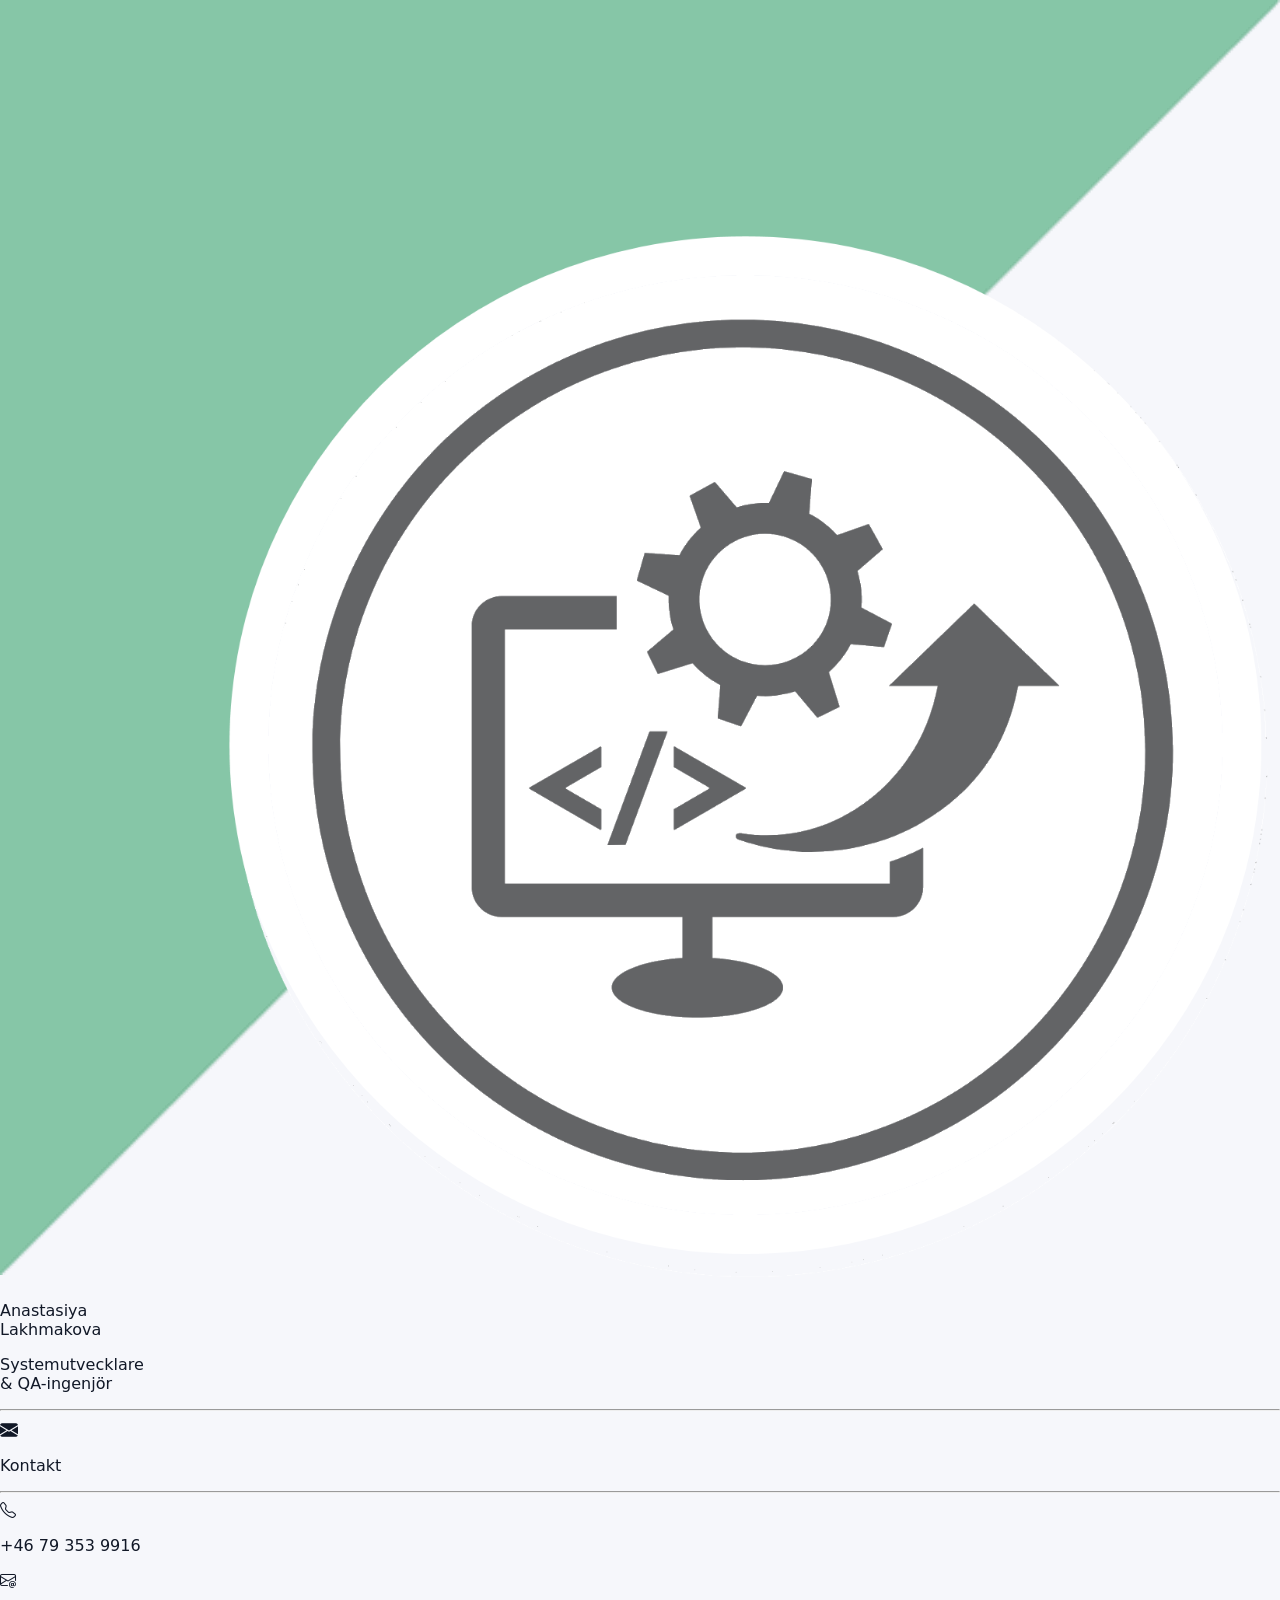
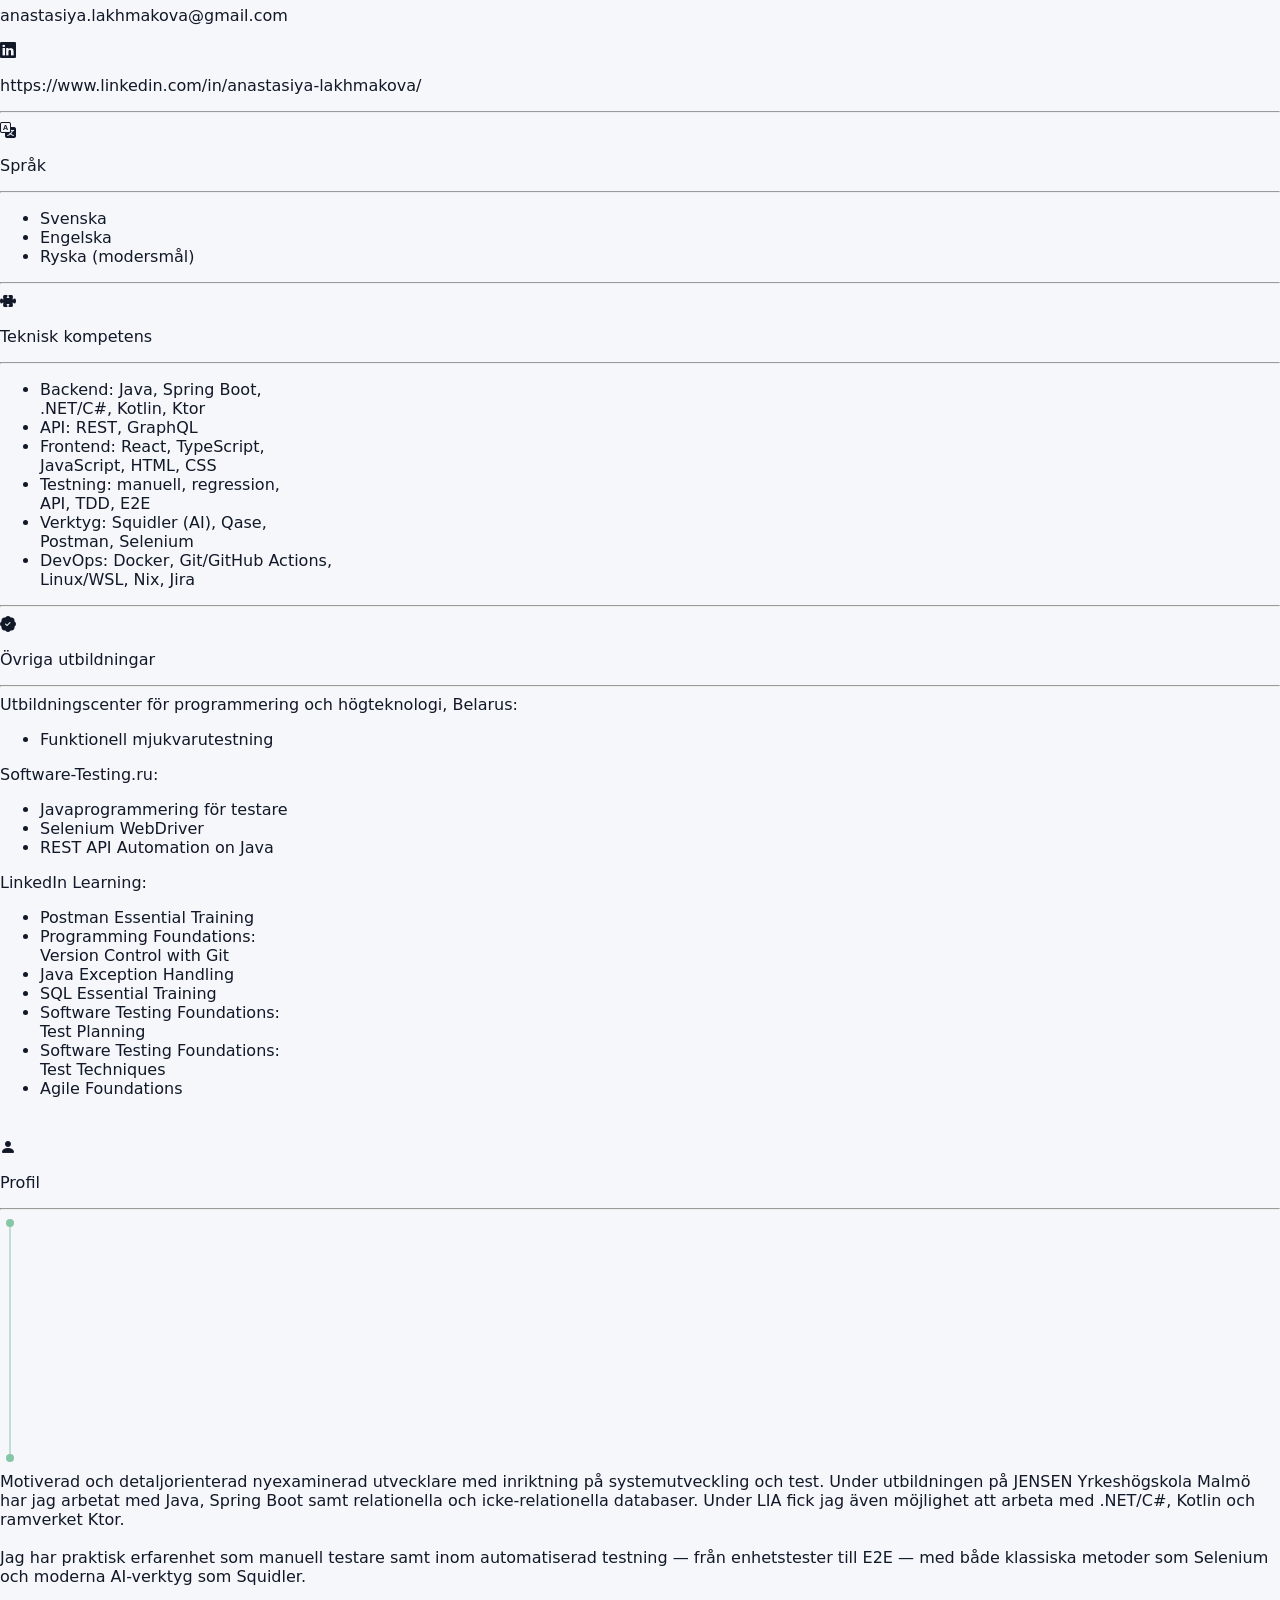
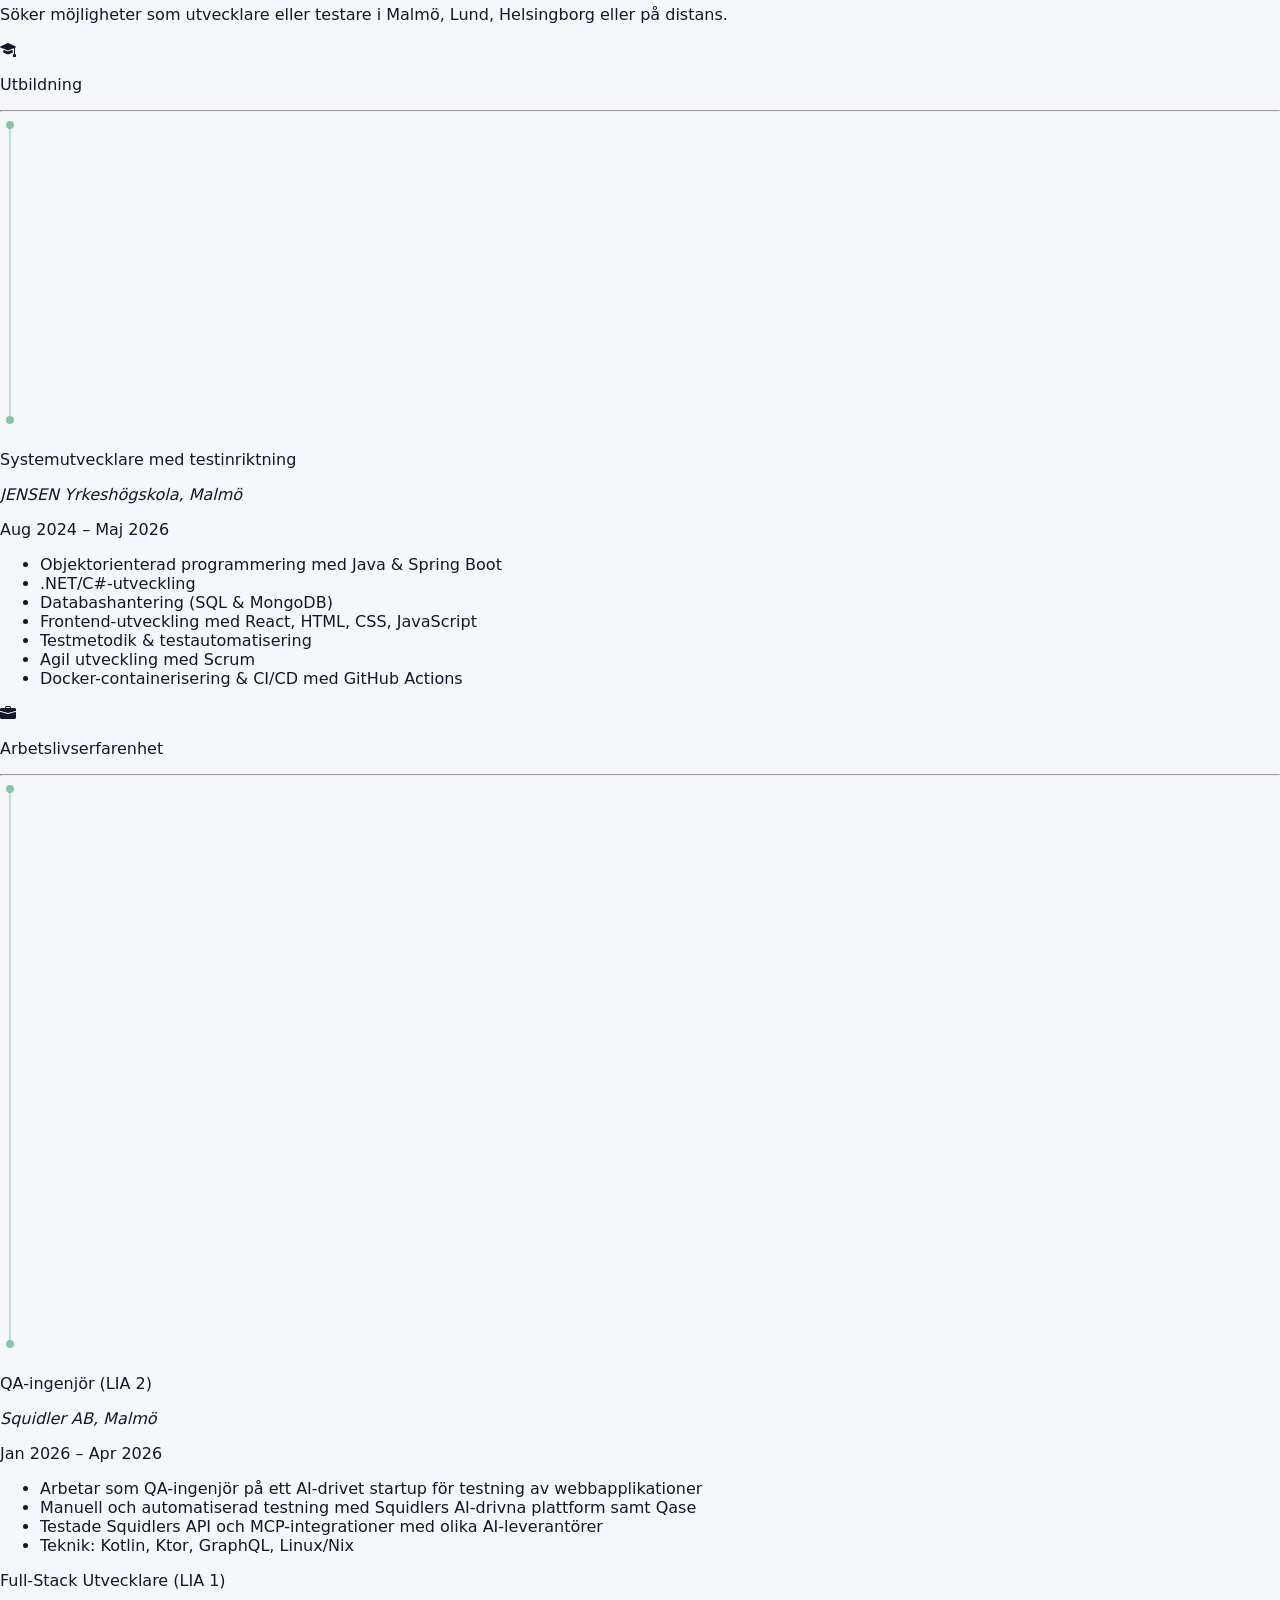
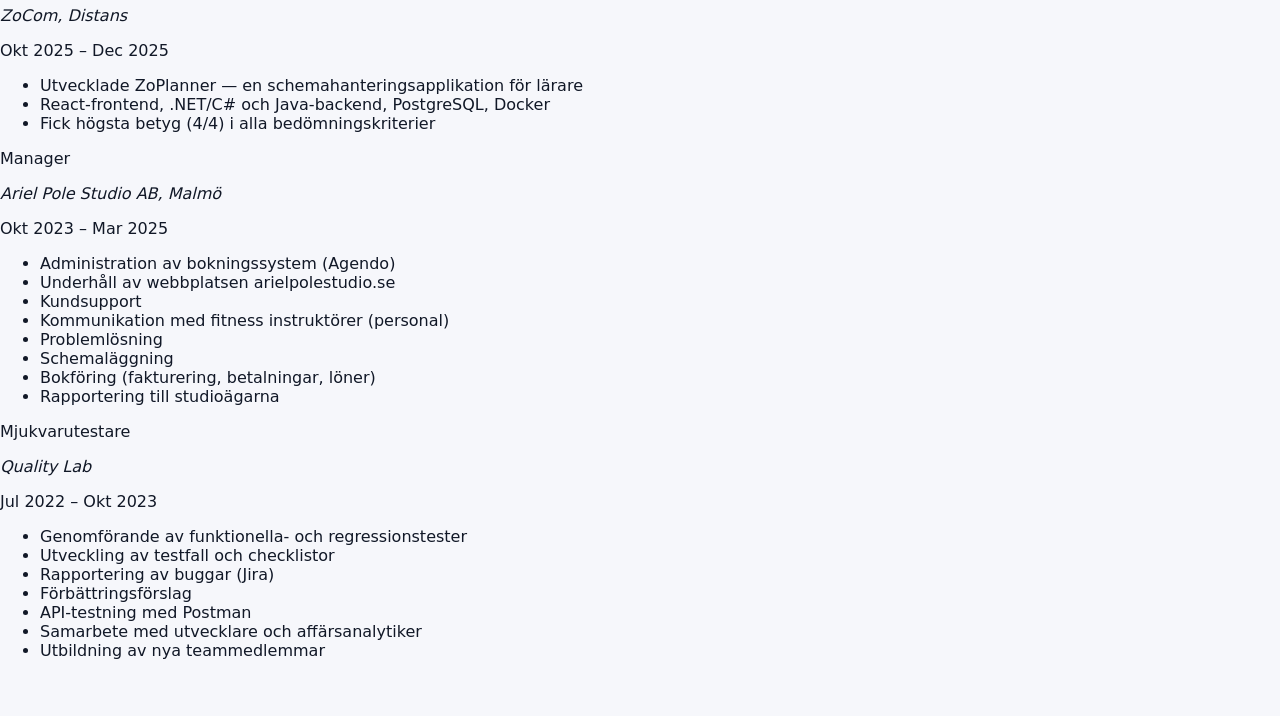
==== commit f3e44e15: "Revise index.html with new layout and content Updated HTML structure and added additional content in" ====
--- a/index.html
+++ b/index.html
@@ -1,36 +1,238 @@
 <!DOCTYPE html>
-<html lang="en">
+<html lang="sv">
 <head>
     <meta charset="UTF-8">
-    <meta name="viewport" content="width=device-width, initial-scale=1.0">
-    <title>CV</title>
     <link rel="stylesheet" href="styles.css">
+    <link rel="stylesheet" href="https://cdn.jsdelivr.net/npm/bootstrap-icons@1.11.3/font/bootstrap-icons.min.css">
+    <script src="customElements.js" defer></script>
+    <title>CV Anastasiya Lakhmakova</title>
+    <link rel="preconnect" href="https://fonts.googleapis.com">
+    <link rel="preconnect" href="https://fonts.gstatic.com" crossorigin>
+    <link href="https://fonts.googleapis.com/css2?family=Montserrat:ital,wght@0,100..900;1,100..900&display=swap" rel="stylesheet">
 </head>
 <body>
-    <header>
-        <h1>Curriculum Vitae</h1>
-        <p>Profil updated to job search</p>
-    </header>
-    <main>
-        <h2>Work Experience</h2>
-        <ul>
-            <li>LIA 1 - Description of responsibilities and achievements for LIA 1.</li>
-            <li>LIA 2 - Description of responsibilities and achievements for LIA 2.</li>
-            <!-- Additional work experience entries if any -->
-        </ul>
-        <h2>Skills</h2>
-        <ul>
-            <li>Java/Spring Boot</li>
-            <li>.NET/C#</li>
-            <li>Kotlin/Ktor</li>
-            <li>REST/GraphQL</li>
-            <li>React/TS</li>
-            <li>QA tools: Squidler/Qase/Postman/Selenium</li>
-            <li>DevOps: Docker/GitHub Actions/Linux/Nix/Jira</li>
-        </ul>
-    </main>
-    <footer>
-        <p>Contact: youremail@example.com</p>
-    </footer>
+    <!-- Comments -->
+        <aside>
+            <div class="header">
+                <div class="name">
+                    <img src="icons/computer.png" alt="Icon_computer">
+                    <p class="headline name">Anastasiya<br>Lakhmakova</p>
+                </div>
+                <p class="role">Systemutvecklare<br>& QA-ingenjör</p>
+            </div>
+            <div class="content">
+                <div class="piece contacts">
+                    <hr>
+                    <div class="side-container-name">
+                        <i class="bi bi-envelope-fill" style="font-size: 18px;"></i>
+                        <p class="headline">Kontakt</p>
+                    </div>
+                    <hr>
+                        <div class="contact">
+                            <i class="bi bi-telephone"></i>
+                            <p>+46 79 353 9916</p>
+                        </div>
+                        <div class="contact">
+                            <i class="bi bi-envelope-at"></i>
+                            <p></p><a href="mailto:anastasiya.lakhmakova@gmail.com" target="_blank" title="Skicka ett mejl till mig">anastasiya.lakhmakova@gmail.com</a></p>
+                        </div>
+                        <div class="contact">
+                            <i class="bi bi-linkedin"></i>
+                            <p><a href="https://www.linkedin.com/in/anastasiya-lakhmakova/" target="_blank" title="Få mer information om mig via LinkedIn">https://www.linkedin.com/in/anastasiya-lakhmakova/</a></p>
+                        </div>
+                </div>
+                <div class="piece languages">
+                    <hr>
+                    <div class="side-container-name">
+                        <i class="bi bi-translate"></i>
+                        <p class="headline">Språk</p>
+                    </div>
+                    <hr>
+                    <div class="list">
+                        <ul>
+                            <li>Svenska</li>
+                            <li>Engelska</li>
+                            <li>Ryska (modersmål)</li>
+                          </ul>
+                        </div>
+                </div>
+                <div class="piece skills">
+                    <hr>
+                    <div class="side-container-name">
+                        <i class="bi bi-puzzle-fill"></i>
+                        <p class="headline">Teknisk kompetens</p>
+                    </div>
+                    <hr>
+                    <div class="list">
+                        <ul>
+                            <li>Backend: Java, Spring Boot,<br>.NET/C#, Kotlin, Ktor</li>
+                            <li>API: REST, GraphQL</li>
+                            <li>Frontend: React, TypeScript,<br>JavaScript, HTML, CSS</li>
+                            <li>Testning: manuell, regression,<br>API, TDD, E2E</li>
+                            <li>Verktyg: Squidler (AI), Qase,<br>Postman, Selenium</li>
+                            <li>DevOps: Docker, Git/GitHub Actions,<br>Linux/WSL, Nix, Jira</li>
+                          </ul>
+                        </div>
+                </div>
+                <div class="piece certifications">
+                    <hr>
+                    <div class="side-container-name">
+                        <i class="bi bi-patch-check-fill"></i>
+                        <p class="headline">Övriga utbildningar</p>
+                    </div>
+                    <hr>
+                        <div class="certification-description">
+                                <a href="https://www.it-academy.by/course/software-testing-engineer/st1-funktsionalnoe-testirovanie-po/" target="_blank" title="Kursinformation tillhandahålls på ryska">Utbildningscenter för programmering och högteknologi, Belarus:</a>
+                                <ul>
+                                <li>Funktionell mjukvarutestning</li>
+                            </ul>
+                        </div>
+                        <div class="certification-description">
+                                <a href="https://software-testing.ru/edu/" target="_blank" title="Kursinformation tillhandahålls på ryska">Software-Testing.ru:</a>
+                                <ul>
+                                <li>Javaprogrammering för testare</li>
+                                <li>Selenium WebDriver</li>
+                                <li>REST API Automation on Java</li>
+                            </ul>
+                        </div>
+                        <div class="certification-description">
+                                <a href="https://www.linkedin.com/in/anastasiya-lakhmakova/details/certifications/" target="_blank" title="Granska mina kurscertifikat">LinkedIn Learning:</a>
+                                <ul>
+                                <li>Postman Essential Training</li>
+                                <li>Programming Foundations:<br>Version Control with Git</li>
+                                <li>Java Exception Handling</li>
+                                <li>SQL Essential Training</li>
+                                <li>Software Testing Foundations:<br>Test Planning</li>
+                                <li>Software Testing Foundations:<br>Test Techniques</li>
+                                <li>Agile Foundations</li>
+                            </ul>
+                        </div>
+                </div>
+            </div>
+        </aside>
+        <main >
+                <div class="profile">
+                    <div class="main-container-name">
+                        <i class="bi bi-person-fill"></i>
+                        <p class="headline">Profil</p>
+                    </div>
+                    <hr>
+                    <div class="description">
+                        <vertical-line-with-circle-marker line-length="240"></vertical-line-with-circle-marker>
+                        <p style="margin-top: 0;">
+                            Motiverad och detaljorienterad nyexaminerad utvecklare med inriktning på systemutveckling och test.
+                            Under utbildningen på JENSEN Yrkeshögskola Malmö har jag arbetat med Java, Spring Boot samt relationella
+                            och icke-relationella databaser. Under LIA fick jag även möjlighet att arbeta med .NET/C#, Kotlin och
+                            ramverket Ktor.<br><br>
+
+                            Jag har praktisk erfarenhet som manuell testare samt inom automatiserad testning — från enhetstester till E2E —
+                            med både klassiska metoder som Selenium och moderna AI-verktyg som Squidler.<br><br>
+
+                            Söker möjligheter som utvecklare eller testare i Malmö, Lund, Helsingborg eller på distans.
+                        </p>
+                    </div>
+                </div>
+                <div class="education">
+                    <div class="main-container-name">
+                        <i class="bi bi-mortarboard-fill"></i>
+                        <p class="headline">Utbildning</p>
+                    </div>
+                    <hr>
+                    <div class="description">
+                        <vertical-line-with-circle-marker line-length="300"></vertical-line-with-circle-marker>
+                        <div class="education-description">
+                        <p class="profession">Systemutvecklare med testinriktning</p>
+                        <div class="one-row">
+                            <i class="organization">JENSEN Yrkeshögskola, Malmö</i>
+                            <p class="date">Aug 2024 – Maj 2026</p>
+                        </div>
+                        <ul>
+                            <li>Objektorienterad programmering med Java & Spring Boot</li>
+                            <li>.NET/C#-utveckling</li>
+                            <li>Databashantering (SQL & MongoDB)</li>
+                            <li>Frontend-utveckling med React, HTML, CSS, JavaScript</li>
+                            <li>Testmetodik & testautomatisering</li>
+                            <li>Agil utveckling med Scrum</li>
+                            <li>Docker-containerisering & CI/CD med GitHub Actions</li>
+                          </ul>
+                    </div>
+                </div>
+                </div>
+                <div class="work-experience">
+                    <div class="main-container-name">
+                        <i class="bi bi-briefcase-fill"></i>
+                        <p class="headline">Arbetslivserfarenhet</p>
+                    </div>
+                    <hr>
+                    <div class="description">
+                        <vertical-line-with-circle-marker line-length="560"></vertical-line-with-circle-marker>
+                        <div class="work-experience-description">
+
+                        <div class="place-of-work">
+                            <p class="profession">QA-ingenjör (LIA 2)</p>
+                            <div class="one-row">
+                                <i class="organization">Squidler AB, Malmö</i>
+                                <p class="date">Jan 2026 – Apr 2026</p>
+                            </div>
+                            <ul>
+                                <li>Arbetar som QA-ingenjör på ett AI-drivet startup för testning av webbapplikationer</li>
+                                <li>Manuell och automatiserad testning med Squidlers AI-drivna plattform samt Qase</li>
+                                <li>Testade Squidlers API och MCP-integrationer med olika AI-leverantörer</li>
+                                <li>Teknik: Kotlin, Ktor, GraphQL, Linux/Nix</li>
+                            </ul>
+                        </div>
+
+                        <div class="place-of-work">
+                            <p class="profession">Full-Stack Utvecklare (LIA 1)</p>
+                            <div class="one-row">
+                                <i class="organization">ZoCom, Distans</i>
+                                <p class="date">Okt 2025 – Dec 2025</p>
+                            </div>
+                            <ul>
+                                <li>Utvecklade ZoPlanner — en schemahanteringsapplikation för lärare</li>
+                                <li>React-frontend, .NET/C# och Java-backend, PostgreSQL, Docker</li>
+                                <li>Fick högsta betyg (4/4) i alla bedömningskriterier</li>
+                            </ul>
+                        </div>
+
+                        <div class="place-of-work">
+                        <p class="profession">Manager</p>
+                        <div class="one-row">
+                            <i class="organization">Ariel Pole Studio AB, Malmö</i>
+                            <p class="date">Okt 2023 – Mar 2025</p>
+                        </div>
+                        <ul>
+                            <li>Administration av bokningssystem (Agendo)</li>
+                            <li>Underhåll av webbplatsen arielpolestudio.se</li>
+                            <li>Kundsupport</li>
+                            <li>Kommunikation med fitness instruktörer (personal)</li>
+                            <li>Problemlösning</li>
+                            <li>Schemaläggning</li>
+                            <li>Bokföring (fakturering, betalningar, löner)</li>
+                            <li>Rapportering till studioägarna</li>
+                          </ul>
+                    </div>
+
+                    <div class="place-of-work">
+                        <p class="profession">Mjukvarutestare</p>
+                        <div class="one-row">
+                            <i class="organization">Quality Lab</i>
+                            <p class="date">Jul 2022 – Okt 2023</p>
+                        </div>
+                        <ul>
+                            <li>Genomförande av funktionella- och regressionstester</li>
+                            <li>Utveckling av testfall och checklistor</li>
+                            <li>Rapportering av buggar (Jira)</li>
+                            <li>Förbättringsförslag</li>
+                            <li>API-testning med Postman</li>
+                            <li>Samarbete med utvecklare och affärsanalytiker</li>
+                            <li>Utbildning av nya teammedlemmar</li>
+                        </ul>
+                    </div>
+
+                </div>
+                </div>
+                </div>
+        </main>
 </body>
-</html>+</html>
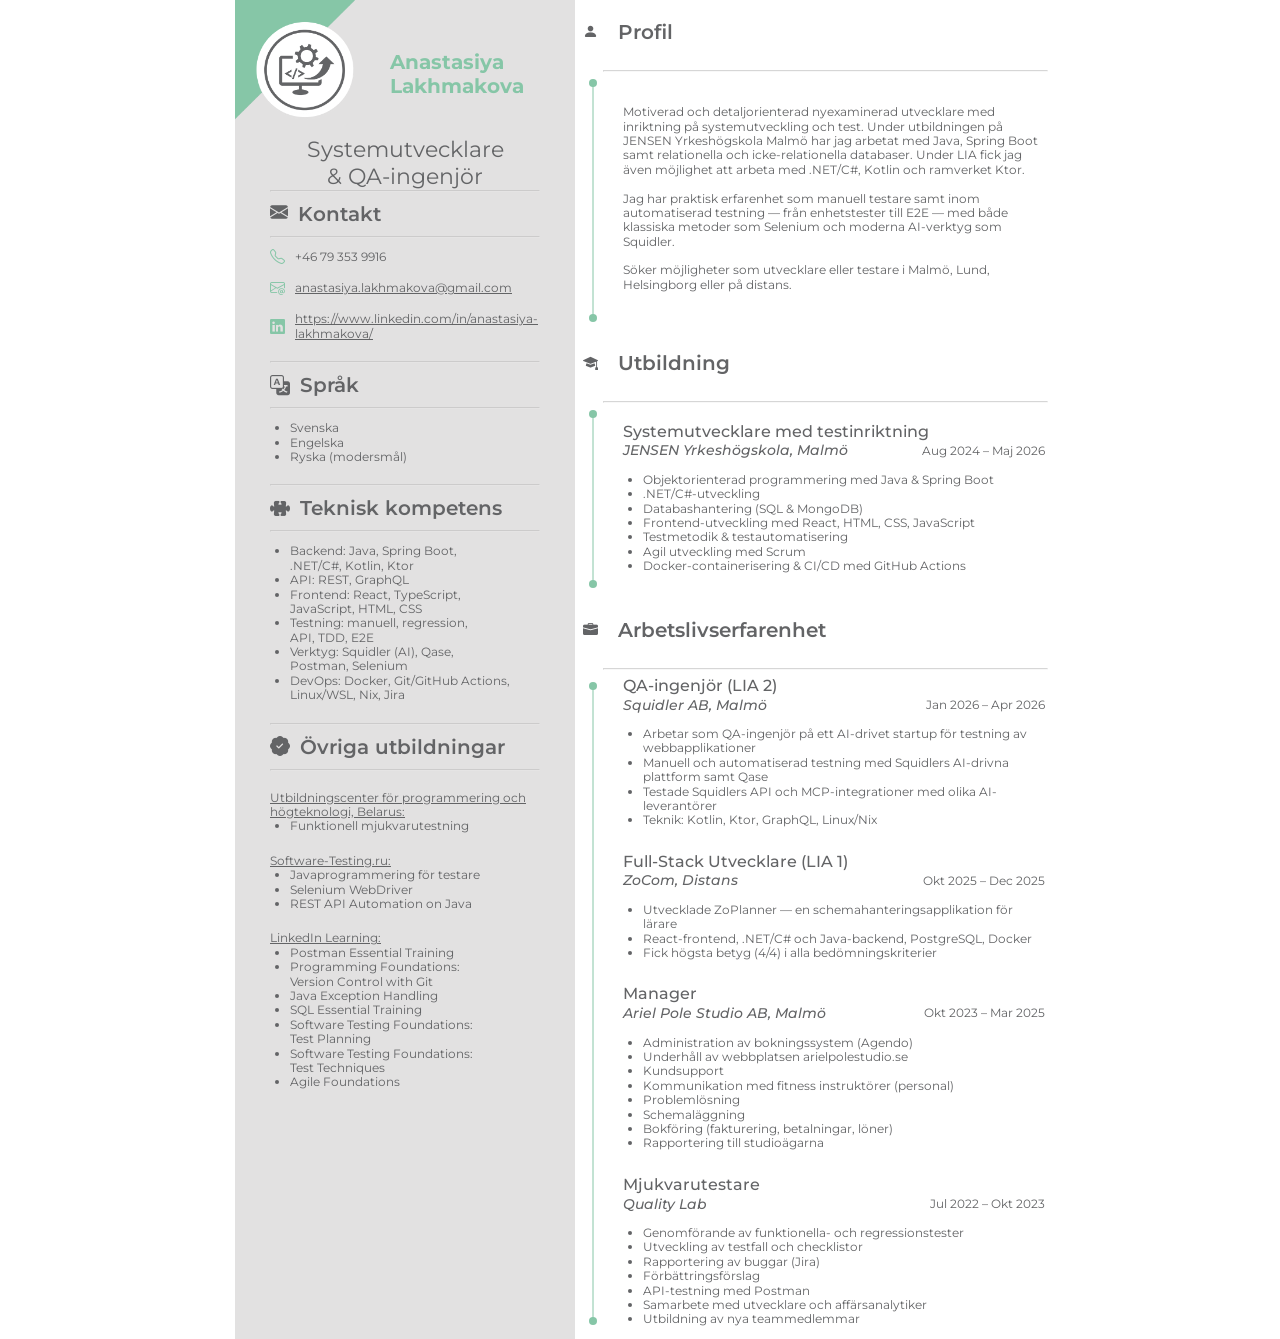
==== commit 6d2e3a93: "Adjust green line lengths and move sidebar blocks closer to header Co-authored-by: alakhmakova <1015" ====
--- a/index.html
+++ b/index.html
@@ -139,7 +139,7 @@
                     </div>
                     <hr>
                     <div class="description">
-                        <vertical-line-with-circle-marker line-length="300"></vertical-line-with-circle-marker>
+                        <vertical-line-with-circle-marker line-length="175"></vertical-line-with-circle-marker>
                         <div class="education-description">
                         <p class="profession">Systemutvecklare med testinriktning</p>
                         <div class="one-row">
@@ -165,7 +165,7 @@
                     </div>
                     <hr>
                     <div class="description">
-                        <vertical-line-with-circle-marker line-length="560"></vertical-line-with-circle-marker>
+                        <vertical-line-with-circle-marker line-length="640"></vertical-line-with-circle-marker>
                         <div class="work-experience-description">
 
                         <div class="place-of-work">
--- a/styles.css
+++ b/styles.css
@@ -1,349 +1,192 @@
-/* Design system */
-:root {
-  --bg: #f6f7fb;
-  --surface: #ffffff;
-  --text: #111827;
-  --muted: #6b7280;
-  --border: #e5e7eb;
-  --accent: #2563eb;
-  --accent-600: #1d4ed8;
-  --success: #16a34a;
-  --warning: #f59e0b;
-  --danger: #ef4444;
-  --shadow: 0 10px 30px rgba(0, 0, 0, 0.06);
+* {
+    box-sizing: border-box;
+  }
+body {
+    margin: 0 auto;
+    display: flex; 
+    align-items: stretch; 
+    justify-content: space-between; /* Center the content horizontally */
+    width: 810px;
+    min-height: 1145px;
+    height: auto;
+    font-family: "Montserrat", sans-serif;
+    font-size: 12px; /* Set the base font size */
+    color: rgb(99, 100, 102);
+    line-height: 1.2; /* Reduce line spacing */
+    overflow-wrap: break-word;
+}
+/*Side part of the CV which contains name of the candidate, role to apply, contact info, languages, skills, certifications*/
+aside {
+    display: flex;
+    flex-direction: column;
+    justify-content: flex-start; 
+    background: rgb(226, 225, 225); 
+    width: 340px; 
+    min-height: 100%;
+    height: auto;
+    padding: 0; 
+    margin: 0;
+}
+.header {
+    display: flex; 
+    flex-direction: column;
+    justify-content: space-between; 
+    height: 190px;
+}
+.name {
+    display: flex; 
+    margin: 0;
+    padding: 0;
+    justify-content: flex-start;
+}
+.name img {
+    margin: 0; 
+    padding: 0; 
+    width: 120px; 
+    height: 120px;
+}
+.name p {
+    position: relative; 
+    left: 35px; 
+    margin-top: 50px;
+    color: #86c6a7;
+    font-weight: bold;
+}
+.role {
+    text-align: center;
+    font-size: 22px;
+    margin : 0;
+}
+.content {
+    /*margin: 0;
+    padding-top: 20px;
+    padding-left: 20px;*/
+    height: auto;
+    display: flex;
+    flex-direction: column;  
+    justify-content: space-around; 
+    align-items: center; 
+    gap: 8px;
+}
+.content hr {
+    margin: 0;
+    opacity: 0.3;
+}
+.side-container-name {
+    display: flex; 
+    align-items: center;
+}
+.bi {
+    font-size: 20px;
+}
+.side-container-name p {
+    margin-top: 10px;
+    margin-bottom: 10px;
+    margin-left: 10px;
+}
+.piece {
+    width: 270px;
+}
+.contact {
+    display: flex; 
+    align-items: center;
+    margin-left: 0; 
+}
+.contact .bi {
+    font-size: 15px; 
+    color: #86c6a7; 
+}
+.contact p {
+    margin-left: 10px; 
+}
+.certification-description {
+    margin: 20px 0;
+}
+.certification-description a{
+    color: rgb(99, 100, 102);
+}
+/*Main part of the CV which contains Profile info, education, work experience*/
+main {
+    display: flex;
+    min-height: 100%;
+    height: auto;
+    width: 460px; 
+    flex-direction: column;  
+    justify-content: space-between; 
+    align-items: center;  
+    margin: 0;
+    padding: 0;
+}
+main hr {
+    margin-left: 20px;
+    opacity: 0.4;
+}
+.main-container-name {
+    display: flex; 
+    align-items: center;
+}
+.main-container-name i {
+    margin-left: 0px; 
+    font-size: 15px;
+}
+.main-container-name p {
+    margin-left: 20px;
 }
 
-* {
-  box-sizing: border-box;
+.one-row {
+    display: flex; 
+    align-items: center;
+    height: 20px;
+    width: 422px;
+    justify-content: space-between;
 }
+.profession {
+    font-size: 16px; 
+    margin: 0;
+    font-weight: 500; 
+}
+.organization {
+    font-size: 14px;
+    font-weight: 500; 
+    font-style: italic; 
+}
+.description {
+    display: flex; 
+    align-items: center;
+    width: 465px;
+}
+.vertical-line-with-circle-marker {
+    margin: 10px 0;
+}
+  .certification-description ul {
+    margin-top: 0;
+  }
 
-html, body {
-  height: 100%;
+  .work-experience-description {
+    display: flex;
+    height: auto;
+    flex-direction: column;  
+    justify-content: flex-start;
+    gap: 12px;
 }
+a {
+    color: rgb(99, 100, 102); /* Set the color of links */
+}
+ul {
+    margin-left: 20px;
+    padding: 0;
+  }
+  .headline {
+    font-size: 20px;
+    color: rgb(99, 100, 102);
+    font-weight: 600;
+}
+@media print {
+    body {
+        margin: 0 auto;
+    }
 
-body {
-  margin: 0;
-  font-family: ui-sans-serif, system-ui, -apple-system, Segoe UI, Roboto, Helvetica, Arial, "Apple Color Emoji", "Segoe UI Emoji";
-  color: var(--text);
-  background: var(--bg);
-  -webkit-font-smoothing: antialiased;
-  -moz-osx-font-smoothing: grayscale;
-}
-
-img {
-  display: block;
-  max-width: 100%;
-}
-
-a {
-  color: inherit;
-  text-decoration: none;
-}
-
-.container {
-  width: min(1120px, 100% - 32px);
-  margin: 0 auto;
-}
-
-/* Header */
-.app-header {
-  position: sticky;
-  top: 0;
-  z-index: 10;
-  background: rgba(255,255,255,0.9);
-  backdrop-filter: saturate(180%) blur(8px);
-  border-bottom: 1px solid var(--border);
-}
-
-.app-header-inner {
-  display: flex;
-  align-items: center;
-  justify-content: space-between;
-  padding: 14px 0;
-}
-
-.brand {
-  display: inline-flex;
-  align-items: center;
-  gap: 10px;
-  font-weight: 700;
-  letter-spacing: 0.3px;
-}
-
-.brand-mark {
-  width: 28px;
-  height: 28px;
-  border-radius: 8px;
-  background: linear-gradient(135deg, var(--accent), #60a5fa);
-  box-shadow: var(--shadow);
-}
-
-.nav {
-  display: inline-flex;
-  gap: 14px;
-}
-
-.nav a {
-  padding: 8px 12px;
-  border-radius: 8px;
-  color: var(--muted);
-}
-
-.nav a.active,
-.nav a:hover {
-  background: var(--surface);
-  color: var(--text);
-  box-shadow: var(--shadow);
-}
-
-main {
-  padding: 24px 0 40px;
-}
-
-.section-title {
-  margin: 0 0 16px 0;
-  font-size: 20px;
-}
-
-/* Controls / Filters */
-.controls {
-  background: var(--surface);
-  border: 1px solid var(--border);
-  border-radius: 14px;
-  padding: 16px;
-  box-shadow: var(--shadow);
-}
-
-.controls-grid {
-  display: grid;
-  grid-template-columns: repeat(12, 1fr);
-  gap: 12px;
-}
-
-.field {
-  display: flex;
-  flex-direction: column;
-  gap: 6px;
-}
-
-.field label {
-  font-size: 12px;
-  color: var(--muted);
-}
-
-.input, .checkbox {
-  display: inline-flex;
-}
-
-.input input[type="text"],
-.input input[type="search"],
-.input input[type="number"],
-.input input[type="email"],
-.input input[type="password"] {
-  width: 100%;
-  padding: 10px 12px;
-  border: 1px solid var(--border);
-  border-radius: 10px;
-  background: #fff;
-  color: var(--text);
-  outline: none;
-}
-
-.input input::placeholder {
-  color: #9ca3af;
-}
-
-.checkbox-row {
-  display: inline-flex;
-  gap: 14px;
-  align-items: center;
-}
-
-.checkbox-row label {
-  display: inline-flex;
-  gap: 8px;
-  align-items: center;
-  padding: 8px 10px;
-  border: 1px solid var(--border);
-  border-radius: 10px;
-  background: #fff;
-}
-
-/* Books grid */
-.books-grid {
-  margin-top: 18px;
-  display: grid;
-  grid-template-columns: repeat(auto-fill, minmax(220px, 1fr));
-  gap: 16px;
-}
-
-.book-card {
-  background: var(--surface);
-  border: 1px solid var(--border);
-  border-radius: 14px;
-  overflow: hidden;
-  box-shadow: var(--shadow);
-  display: flex;
-  flex-direction: column;
-}
-
-.book-card .cover {
-  position: relative;
-  background: #eef2ff;
-}
-
-.book-card .cover .ratio {
-  width: 100%;
-  aspect-ratio: 10 / 14;
-  object-fit: cover;
-}
-
-.favorite-button {
-  position: absolute;
-  top: 10px;
-  right: 10px;
-  width: 36px;
-  height: 36px;
-  border-radius: 10px;
-  border: 1px solid var(--border);
-  background: rgba(255,255,255,0.9);
-  display: inline-grid;
-  place-items: center;
-  cursor: pointer;
-}
-
-.favorite-button svg {
-  width: 18px;
-  height: 18px;
-  color: #9ca3af;
-}
-
-.favorite-button.is-active svg {
-  color: var(--accent);
-}
-
-.book-info {
-  padding: 12px;
-  display: flex;
-  flex-direction: column;
-  gap: 10px;
-}
-
-.book-title {
-  margin: 0;
-  font-size: 16px;
-}
-
-.book-meta {
-  margin: 0;
-  color: var(--muted);
-  font-size: 13px;
-}
-
-.actions {
-  display: flex;
-  align-items: center;
-  justify-content: space-between;
-  gap: 10px;
-}
-
-.button {
-  appearance: none;
-  border: 1px solid var(--border);
-  background: #fff;
-  color: var(--text);
-  padding: 9px 12px;
-  border-radius: 10px;
-  cursor: pointer;
-}
-
-.button.primary {
-  border-color: transparent;
-  background: var(--accent);
-  color: #fff;
-}
-
-.button.gray {
-  border-color: var(--border);
-  background: #f3f4f6;
-  color: #111827;
-}
-
-.take-button.is-taken {
-  background: #f3f4f6;
-  color: #6b7280;
-  border-color: var(--border);
-}
-
-.badge {
-  padding: 4px 8px;
-  font-size: 12px;
-  border-radius: 999px;
-  border: 1px solid var(--border);
-  color: var(--muted);
-}
-
-.badge.available { color: var(--success); border-color: #bbf7d0; background: #ecfdf5; }
-.badge.taken { color: #9ca3af; background: #f3f4f6; }
-
-.hidden {
-  display: none !important;
-}
-
-/* Profile */
-.card {
-  background: var(--surface);
-  border: 1px solid var(--border);
-  border-radius: 14px;
-  box-shadow: var(--shadow);
-}
-
-.card-body {
-  padding: 16px;
-}
-
-.form-grid {
-  display: grid;
-  grid-template-columns: repeat(12, 1fr);
-  gap: 12px;
-}
-
-.book-list {
-  display: grid;
-  grid-template-columns: 1fr;
-  gap: 10px;
-}
-
-.book-row {
-  display: grid;
-  grid-template-columns: 44px 1fr auto;
-  gap: 12px;
-  align-items: center;
-  padding: 10px;
-  border: 1px solid var(--border);
-  border-radius: 12px;
-  background: #fff;
-}
-
-.book-row img {
-  width: 44px;
-  height: 60px;
-  object-fit: cover;
-  border-radius: 8px;
-}
-
-.row-title {
-  margin: 0;
-  font-size: 14px;
-}
-
-.row-meta {
-  margin: 2px 0 0;
-  font-size: 12px;
-  color: var(--muted);
-}
-
-@media (max-width: 720px) {
-  .controls-grid { grid-template-columns: 1fr; }
-  .form-grid { grid-template-columns: 1fr; }
+    html, body {
+        height: auto;
+    }
 }
